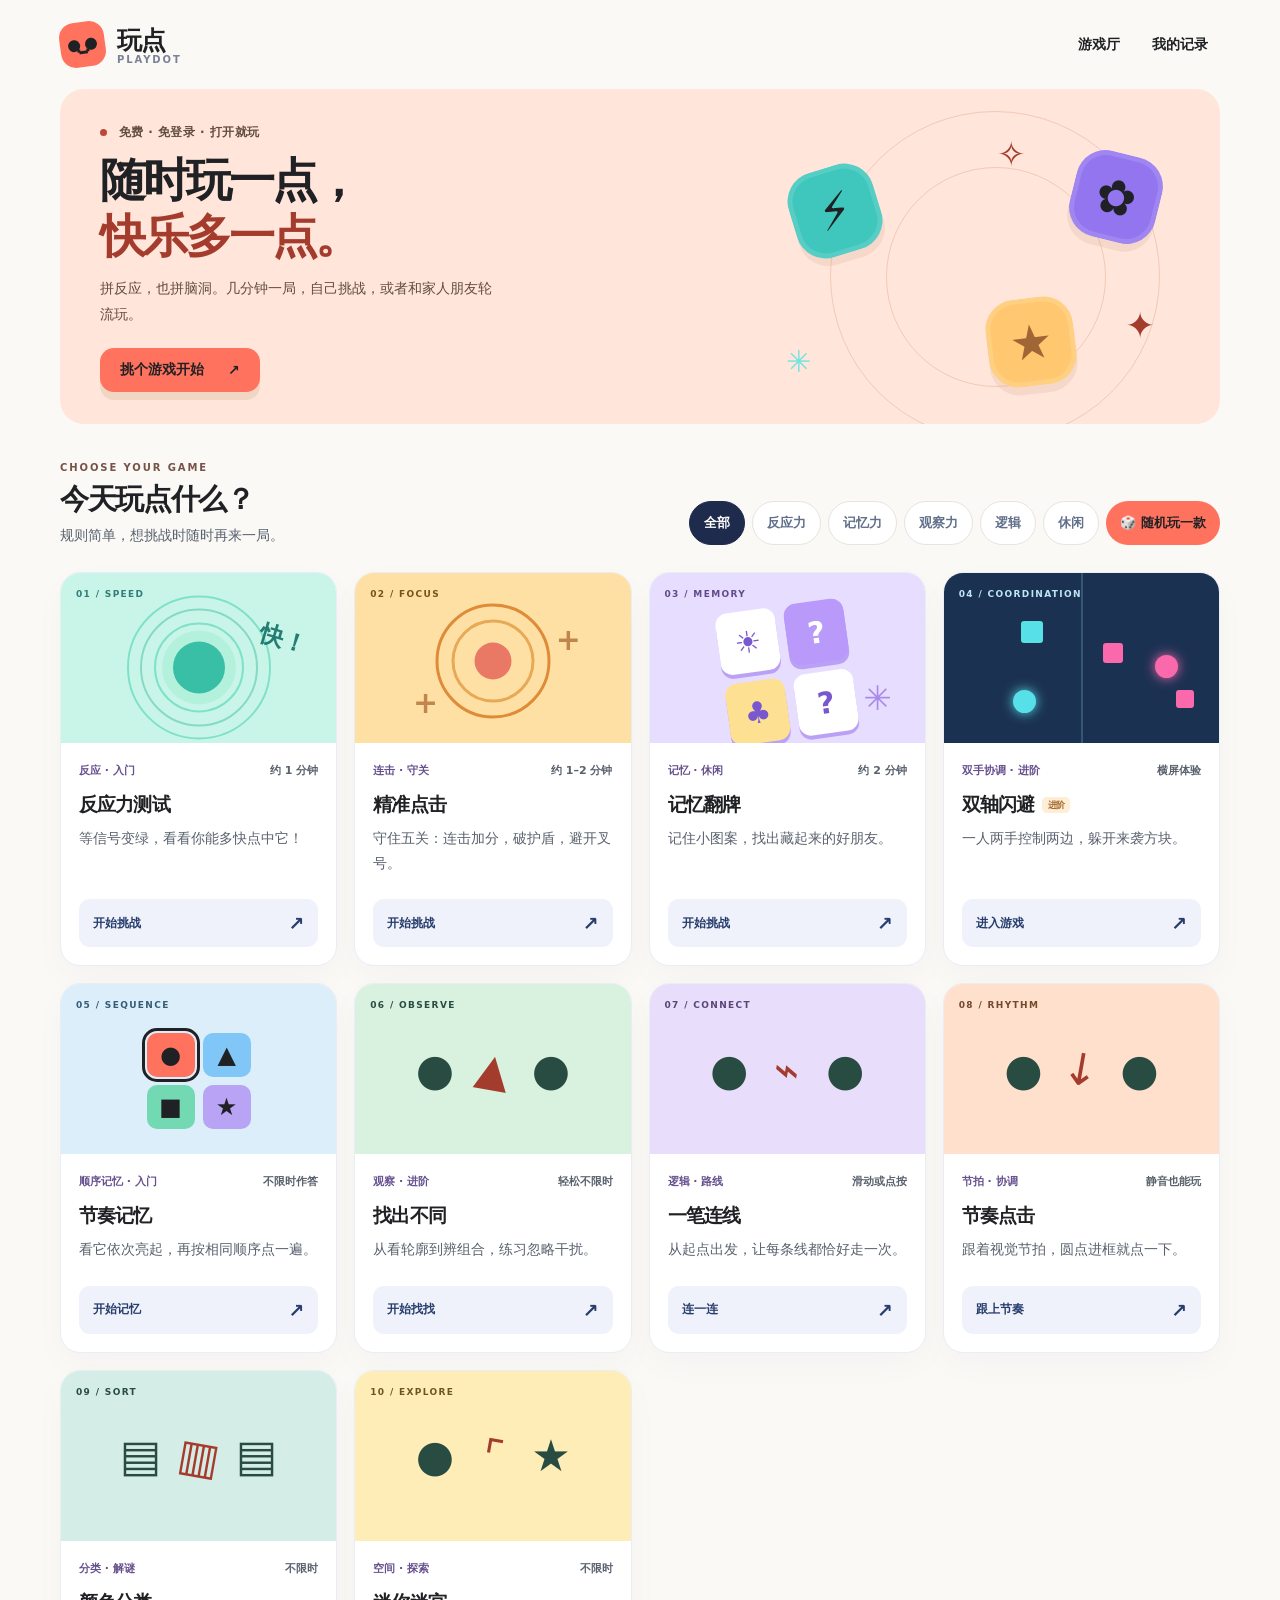
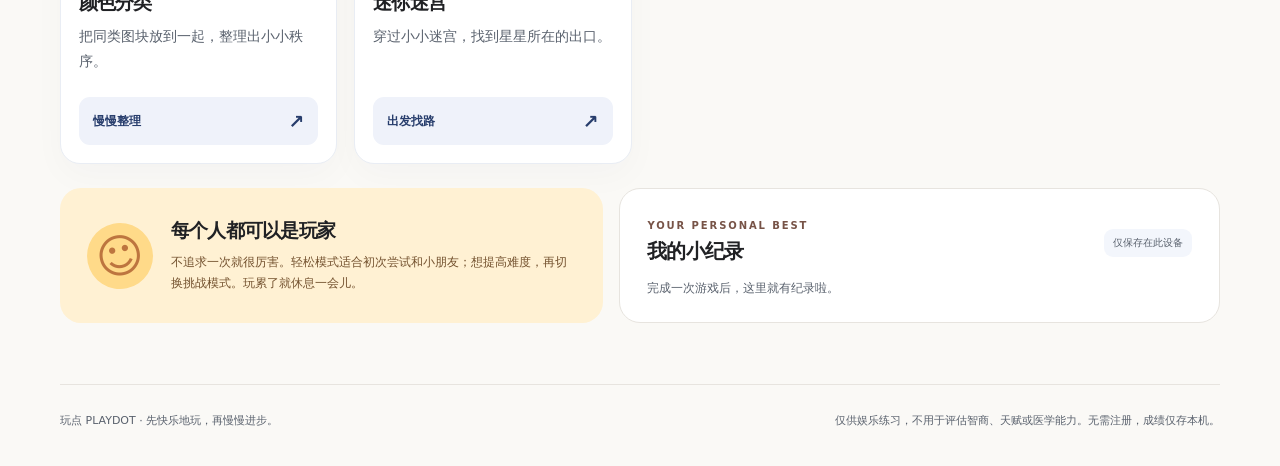
==== index.html @ ba3d6033 "Restore one-stroke level focus" ====
<!doctype html>
<html lang="zh-CN">
<head>
  <meta charset="UTF-8" />
  <meta name="viewport" content="width=device-width, initial-scale=1, viewport-fit=cover" />
  <meta name="theme-color" content="#FAF9F6" />
  <link rel="manifest" href="./manifest.webmanifest" />
  <link rel="stylesheet" href="./arcade-games.css" />
  <meta name="description" content="十款免费网页小游戏，涵盖反应、记忆、观察、逻辑与休闲。免登录，成绩仅存本机。" />
  <title>PLAYDOT 玩点｜随时玩一点，快乐多一点</title>
  <link rel="icon" href="./icon.svg" type="image/svg+xml" />
  <style>
:root{color-scheme:light;--ink:#202124;--muted:#59616d;--paper:#faf9f6;--border:#e7e4df;--navy:#202124;--teal:#73d9b3;--accent:#ff725e;--radius:20px;font-family:ui-sans-serif,system-ui,-apple-system,BlinkMacSystemFont,"Segoe UI",sans-serif;-webkit-font-smoothing:antialiased}
*{box-sizing:border-box}html{scroll-behavior:smooth}body{margin:0;padding:env(safe-area-inset-top,0px) env(safe-area-inset-right,0px) env(safe-area-inset-bottom,0px) env(safe-area-inset-left,0px);background:var(--paper);color:var(--ink)}button,a{-webkit-tap-highlight-color:transparent;touch-action:manipulation}button:active:not(:disabled),.play-btn:active{transform:translateY(1px)}button{font:inherit;cursor:pointer}button:disabled{cursor:default}a{color:inherit;text-decoration:none}button:focus-visible,a:focus-visible{outline:3px solid #58429b;outline-offset:3px}.skip-link{position:fixed;left:12px;top:-80px;z-index:20;padding:10px;background:#fff}.skip-link:focus{top:8px}
.shell{width:min(1160px,calc(100% - 46px));margin:auto}.site-header{height:89px;display:flex;align-items:center;justify-content:space-between}.brand{display:flex;align-items:center;gap:12px;font-weight:900;font-size:25px;letter-spacing:-.06em}.brand-symbol{width:45px;height:45px;background:var(--accent);border-radius:15px;display:grid;grid-template-columns:repeat(2,12px);justify-content:center;align-content:center;gap:0 5px;position:relative;transform:rotate(-8deg)}.brand-symbol i{width:12px;height:12px;border-radius:50%;background:#202124}.brand-symbol i:nth-child(2){background:#202124}.brand-symbol b{position:absolute;color:#202124;font-size:29px;left:15px;top:12px;font-weight:600}.brand-type small{display:block;letter-spacing:.19em;font-size:10px;color:#7b8298;margin-top:-3px}.header-note{font-size:12px;color:#6d7894;font-weight:700}.header-note span{color:#eaa93a}
.hero{background:#ffe5da;min-height:260px;border-radius:24px;color:var(--ink);display:grid;grid-template-columns:1.14fr .86fr;overflow:hidden;position:relative}.hero:after{content:"";position:absolute;right:0;bottom:0;width:40%;height:100%;background:none;pointer-events:none}.hero-copy{padding:32px 0 32px 40px;position:relative;z-index:2}.eyebrow{font-size:12px;color:#624d43;font-weight:700;letter-spacing:.04em}.eyebrow-dot{display:inline-block;width:7px;height:7px;background:#bd4837;border-radius:50%;margin-right:7px}.hero h1{font-size:clamp(32px,3.6vw,46px);letter-spacing:-.065em;line-height:1.21;margin:12px 0}.hero h1 span{color:var(--ink)}.hero h1 em{color:#a43c2d;font-style:normal}.hero p{max-width:398px;color:#624d43;font-size:14px;line-height:1.85;margin:0 0 20px}.hero-cta{background:var(--accent);color:var(--ink);border-radius:14px;padding:13px 20px;display:inline-flex;align-items:center;gap:24px;font-size:14px;font-weight:900;box-shadow:0 8px 0 #ad875128}.hero-cta:hover{background:#ff8b7b}.hero-art{min-height:260px;position:relative;isolation:isolate}.orbit{position:absolute;border-radius:50%;border:1px solid #c5785240;aspect-ratio:1}.orbit-one{width:330px;right:60px;top:22px}.orbit-two{width:220px;right:114px;top:78px}.art-tile{position:absolute;display:grid;place-items:center;width:88px;height:88px;border:5px solid #ffffff20;border-radius:30px;box-shadow:0 8px 0 #98513516;transform:rotate(14deg)}.art-tile span{font-size:48px;color:#202124}.tile-teal{background:#3fc7bd;left:14%;top:78px;transform:rotate(-17deg)}.tile-lilac{background:#9275ef;right:12%;top:64px}.tile-yellow{background:#ffc870;right:29%;bottom:38px;transform:rotate(-7deg)}.tile-yellow span{color:#a06635}.sparkle{position:absolute;color:#a43c2d}.sp-one{right:13%;bottom:78px;font-size:36px}.sp-two{left:13%;bottom:45px;font-size:30px;color:#75e4e0}.sp-three{right:39%;top:45px;font-size:34px}
.section{padding-top:32px}.section-heading{display:flex;align-items:end;justify-content:space-between;gap:22px;margin-bottom:27px}.kicker{font-size:10px;letter-spacing:.19em;font-weight:900;color:#775347}.section-heading h2,.records-panel h2{font-size:29px;letter-spacing:-.045em;margin:5px 0 7px}.section-heading p{color:var(--muted);font-size:14px;margin:0}.filters{display:flex;gap:7px;flex-wrap:wrap}.filter{padding:10px 14px;background:#fff;border:1px solid var(--border);color:#61708b;border-radius:30px;font-size:12px;font-weight:800;min-height:44px}.filter.active{background:#1e2b4c;color:white;border-color:#1e2b4c}.surprise-btn{min-height:44px;padding:10px 14px;border:0;border-radius:30px;background:#ff725e;color:#202124;font-size:13px;font-weight:900;white-space:nowrap}.surprise-btn:hover{background:#ff8b7b}
.game-grid{display:grid;grid-template-columns:repeat(4,minmax(0,1fr));gap:17px}.game-card{min-width:0;border:1px solid #e9edf4;border-radius:20px;background:#fff;overflow:hidden;box-shadow:0 12px 34px #21295507;display:flex;flex-direction:column;transition:transform .2s,box-shadow .2s}.game-card:hover{transform:translateY(-4px);box-shadow:0 18px 35px #25334a16}.game-card[hidden]{display:none}.game-cover{height:170px;position:relative;overflow:hidden}.cover-label{position:absolute;left:15px;top:16px;font-size:9px;font-weight:900;letter-spacing:.15em;color:#ffffffcb}.cover-reaction{background:#c9f5e8}.cover-reaction .cover-label{color:#317d77}.reaction-orbit{position:absolute;width:118px;height:118px;left:50%;top:50%;transform:translate(-50%,-42%);border:2px solid #65ccb2aa;border-radius:50%;display:grid;place-items:center}.reaction-orbit:before,.reaction-orbit:after{content:"";position:absolute;border:2px solid #7fe2c8;border-radius:50%;inset:-15px}.reaction-orbit:after{inset:12px}.reaction-orbit span{width:52px;height:52px;background:#38bfa6;border-radius:50%;box-shadow:0 0 0 11px #8be6c755}.float-react{position:absolute;right:29px;top:50px;transform:rotate(17deg);font-size:24px;font-weight:950;color:#247d73}.cover-aim{background:#ffe0a4}.cover-aim .cover-label{color:#795218}.aim-orbit{position:absolute;left:50%;top:52%;width:115px;height:115px;border:3px solid #df8c39;border-radius:50%;transform:translate(-50%,-50%);display:grid;place-items:center}.aim-orbit:before{content:"";width:77px;height:77px;border:3px solid #e7a956;border-radius:50%;position:absolute}.aim-center{width:37px;height:37px;background:#e97865;border-radius:50%}.mini-cross{position:absolute;color:#c1864e;font-weight:900;font-size:30px}.cross-a{left:21%;bottom:23px}.cross-b{right:18%;top:49px}.cover-memory{background:#e7ddff}.cover-memory .cover-label{color:#62498b}.cover-memory-grid{display:grid;grid-template-columns:repeat(2,60px);gap:9px;position:absolute;left:50%;top:58%;transform:translate(-50%,-50%) rotate(-8deg)}.cover-memory-grid span{height:62px;display:grid;place-items:center;border-radius:12px;background:#fff;color:#7958cf;font-size:30px;font-weight:800;box-shadow:0 4px 0 #bba1f6}.cover-memory-grid span:nth-child(2){background:#b99afa;color:#fff}.cover-memory-grid span:nth-child(3){background:#fee093}.small-star{position:absolute;right:12%;bottom:15%;font-size:34px;color:#a98aeb}.cover-dodge{background:#1b3152}.cover-dodge .cover-label{color:#bce6f4}.dodge-divider{position:absolute;width:2px;height:100%;left:50%;background:#76add34b}.dodge-hero{position:absolute;width:23px;height:23px;border-radius:50%;box-shadow:0 0 12px currentColor}.dot-a{left:25%;bottom:30px;background:#57e0e7;color:#57e0e7}.dot-b{right:15%;bottom:65px;background:#fa69ac;color:#fa69ac}.dodge-obstacle{position:absolute;border-radius:3px}.obstacle-a{height:22px;width:22px;left:28%;top:48px;background:#57e0e7}.obstacle-b{height:20px;width:20px;right:35%;top:70px;background:#fa69ac}.obstacle-c{height:18px;width:18px;right:9%;bottom:35px;background:#fa69ac}.game-card-body{display:flex;flex:1;flex-direction:column;padding:20px 18px 18px}.card-meta{display:flex;justify-content:space-between;gap:7px;color:#59616d;font-size:11px;font-weight:750}.genre{color:#66508e}.game-card h3{font-size:19px;letter-spacing:-.045em;margin:14px 0 8px}.game-card p{font-size:14px;line-height:1.8;color:var(--muted);margin:0 0 23px;flex:1}.hard-tag{font-size:9px;background:#ffeed6;color:#a26a2f;padding:3px 6px;border-radius:5px;vertical-align:middle;margin-left:2px}.play-btn{width:100%;border:none;border-radius:11px;padding:13px 14px;background:#eff2fa;color:#273d6c;font-size:12px;font-weight:900;display:flex;justify-content:space-between;align-items:center;min-height:44px}.play-btn:hover{background:#dfe6fb}.play-btn span{font-size:19px}
.bottom-grid{display:grid;grid-template-columns:.95fr 1.05fr;gap:16px;margin:24px 0 61px}.notes-panel,.records-panel{border-radius:21px;padding:25px 27px}.notes-panel{display:flex;gap:18px;align-items:center;background:#fff1d3}.notes-icon{border-radius:50%;height:66px;width:66px;flex-shrink:0;display:grid;place-items:center;background:#ffda89;color:#bd753f;font-size:46px;transform:rotate(-12deg)}.notes-panel h2{font-size:19px;margin:0 0 8px;letter-spacing:-.04em}.notes-panel p{font-size:12px;color:#73512e;line-height:1.75;margin:0}.records-panel{background:#fff;border:1px solid var(--border)}.records-head{display:flex;gap:10px;align-items:center;justify-content:space-between}.records-panel h2{font-size:20px}.local-pill{font-size:10px;color:#59616d;background:#f3f6fc;padding:7px 9px;border-radius:9px}.records-list{display:flex;gap:9px;flex-wrap:wrap;margin-top:8px}.record-chip{font-size:11px;border-radius:10px;background:#f3f6ff;padding:9px 11px;font-weight:750}.muted{color:#59616d;font-size:12px}.footer{border-top:1px solid var(--border);display:flex;justify-content:space-between;gap:20px;padding:27px 0 35px;color:#59616d;font-size:11px;line-height:1.7}
.load-notice{display:flex;align-items:center;justify-content:space-between;gap:16px;padding:14px 16px;margin:0 0 18px;background:#fff1d3;color:#59442e;border:1px solid #d6b875;border-radius:14px;font-size:14px;line-height:1.6}.load-notice[hidden]{display:none}.load-notice button{flex-shrink:0;min-height:44px;padding:10px 14px;border:1px solid #59442e;border-radius:10px;background:#fff;color:#202124;font-weight:750}.play-btn:disabled{background:#eceae5;color:#59616d;cursor:default}
/* Play surface */
.game-dialog{--safe-top:max(8px,env(safe-area-inset-top,0px));--safe-right:max(8px,env(safe-area-inset-right,0px));--safe-bottom:max(8px,env(safe-area-inset-bottom,0px));--safe-left:max(8px,env(safe-area-inset-left,0px));position:fixed;inset:var(--safe-top) var(--safe-right) var(--safe-bottom) var(--safe-left);margin:auto;width:min(700px,calc(100vw - var(--safe-left) - var(--safe-right)));max-height:min(calc(100dvh - var(--safe-top) - var(--safe-bottom)),900px);padding:0;border:0;border-radius:24px;background:#fff;color:var(--ink);box-shadow:0 28px 95px #0e163c66;overflow:auto}.game-dialog::backdrop{background:#0a143ecb;backdrop-filter:blur(5px)}.dialog-layout{padding:25px 28px 18px}.dialog-header{display:flex;justify-content:space-between;gap:14px;align-items:flex-start}.dialog-header h2{font-size:26px;letter-spacing:-.05em;margin:4px 0 7px}.dialog-header p{font-size:12px;color:var(--muted);margin:0;line-height:1.6}.close-btn{border:1px solid var(--border);background:#f6f7fc;color:#71809b;width:44px;height:44px;border-radius:12px;font-size:17px;flex-shrink:0}.mode-line{display:flex;gap:12px;align-items:center;border-bottom:1px solid var(--border);padding:18px 0}.mode-label{font-size:12px;color:#59616d;font-weight:750}.mode-switch{display:flex;gap:6px}.mode-choice{min-height:44px;border-radius:12px;padding:9px 14px;background:#f4f6fa;border:1px solid transparent;color:#59616d;font-weight:850;font-size:12px}.mode-choice.active{background:#e8e4fe;border-color:#c2b5ff;color:#6650c5}.dialog-foot{display:flex;justify-content:space-between;align-items:center;gap:12px;padding-top:16px;font-size:11px;color:#59616d}.back-link{border:0;background:none;color:#6b56c5;font-size:11px;font-weight:850;padding:10px 0}.game-stats{display:flex;justify-content:space-between;gap:10px;flex-wrap:wrap;margin:16px 0 13px}.stat{border-radius:11px;background:#f5f7fc;padding:9px 12px;min-width:86px;flex:1}.stat small{display:block;color:#59616d;font-size:11px;font-weight:700}.stat strong{display:block;font-size:17px;font-variant-numeric:tabular-nums;margin-top:3px}.intro-line{font-size:13px;color:#6c7891;margin:13px 0 16px;line-height:1.7}.centered{text-align:center}.primary-action{background:#1c2c54;color:#fff;border:0;border-radius:13px;padding:13px 26px;min-height:47px;font-weight:850;font-size:14px;box-shadow:0 4px 0 #0c1733}.primary-action:disabled{background:#a4abc0;box-shadow:none}.action-wrap{text-align:center;margin:16px 0 5px}.game-message{min-height:24px;font-size:13px;font-weight:750;color:#6b5d9a;text-align:center;margin:13px auto 0;line-height:1.65}
.secondary-action{background:#fff;color:#1c2c54;border:1px solid #8d96aa;border-radius:13px;padding:12px 20px;min-height:47px;font-weight:850;font-size:14px}.action-wrap.split-actions{display:flex;justify-content:center;gap:10px;flex-wrap:wrap}
.reaction-pad{width:100%;min-height:210px;border:0;border-radius:19px;background:#e9eef6;color:#41516e;display:grid;place-content:center;gap:9px;font-weight:900;touch-action:manipulation;transition:background .12s}.reaction-pad strong{font-size:clamp(22px,4vw,33px)}.reaction-pad small{font-size:13px;font-weight:650}.reaction-pad.waiting{background:#ffe8c4;color:#8e5a26}.reaction-pad.ready{background:#51dcb1;color:#0d554a}.reaction-pad.early{background:#ffc8c4;color:#a54542}.reaction-pad.result{background:#dfeefb;color:#2b5685}.reaction-pad:disabled{opacity:1}.reaction-pad:not(:disabled):active{filter:brightness(.95)}
.reaction-choice{width:100%;min-height:210px;border-radius:19px;background:#e9eef6;color:#41516e;display:grid;grid-template-rows:auto 1fr;gap:12px;padding:18px;transition:background .12s}.reaction-choice-cue{text-align:center;display:grid;gap:4px}.reaction-choice-cue strong{font-size:clamp(22px,4vw,33px)}.reaction-choice-cue small{font-size:13px;font-weight:650}.reaction-choice-buttons{display:grid;grid-template-columns:1fr 1fr;gap:12px}.reaction-choice button{border:2px solid currentColor;border-radius:15px;background:#fff9;color:inherit;min-height:92px;font-size:30px;font-weight:950;touch-action:manipulation}.reaction-choice button small{display:block;font-size:13px;margin-top:5px}.reaction-choice.waiting{background:#ffe8c4;color:#8e5a26}.reaction-choice.ready{background:#51dcb1;color:#0d554a}.reaction-choice.early{background:#ffc8c4;color:#a54542}.reaction-choice.result{background:#dfeefb;color:#2b5685}.reaction-choice button:disabled{opacity:.6}.reaction-choice button:not(:disabled):active{filter:brightness(.92)}
.aim-board{height:270px;position:relative;border-radius:18px;background:linear-gradient(#e9f3fe 1px,transparent 1px),linear-gradient(90deg,#e9f3fe 1px,transparent 1px),#f6faff;background-size:30px 30px;border:2px solid #dceafa;overflow:hidden;touch-action:manipulation}.aim-board:not(.playing){display:grid;place-items:center}.aim-empty{font-size:14px;color:#7d8dac;font-weight:750;text-align:center;padding:24px}.aim-target{position:absolute;border:5px solid #ffecc6;border-radius:50%;background:#f08c71;box-shadow:0 6px 0 #c66c5b,0 0 0 1px #b96958;display:grid;place-items:center;padding:0;touch-action:manipulation;user-select:none}.aim-target:before{content:"";width:42%;height:42%;background:#fff4d9;border-radius:50%}.aim-target:active{transform:scale(.96)}.aim-board.easy .aim-target{border-width:6px}
.memory-grid{display:grid;grid-template-columns:repeat(4,minmax(0,1fr));gap:9px;max-width:470px;margin:0 auto;min-height:240px}.memory-grid.empty{display:grid;place-items:center;color:#59616d;background:#f4f3fc;border-radius:16px;font-size:14px;font-weight:800}.memory-card{border:0;border-radius:13px;aspect-ratio:1;background:#7565d7;color:white;min-height:57px;display:grid;place-items:center;font-size:clamp(25px,4vw,35px);box-shadow:inset 0 -6px #4e3db89e;transition:background .15s,transform .15s;padding:0;user-select:none}.memory-card .back-face{font-size:24px;color:#e8e4ff}.memory-card.revealed{background:#efeafd;color:#40356d;box-shadow:inset 0 0 0 2px #cfc3ff;transform:translateY(1px)}.memory-card.matched{background:#d8f8ea;color:#2b8e70;box-shadow:inset 0 0 0 2px #a9ebd1}.memory-card:disabled{opacity:1}.result-card{background:#f0f8f6;border:1px solid #d2eae2;border-radius:17px;text-align:center;padding:20px 18px;margin-top:14px}.result-card h3{margin:0 0 6px;font-size:24px}.result-card p{margin:0;color:#56786e;line-height:1.6;font-size:13px}
@media(max-width:1050px){.game-grid{grid-template-columns:repeat(2,minmax(0,1fr))}.game-cover{height:185px}.hero-copy{padding-left:48px}.section-heading{align-items:flex-start;flex-direction:column}.bottom-grid{grid-template-columns:1fr 1fr}}
@media(max-width:650px){.shell{width:calc(100% - 26px)}.site-header{height:72px}.brand{font-size:21px}.brand-symbol{width:39px;height:39px;border-radius:12px}.brand-symbol b{left:12px;top:8px}.header-note{font-size:10px}.hero{grid-template-columns:1fr;min-height:0;border-radius:23px}.hero-copy{padding:24px}.hero h1{font-size:clamp(30px,7vw,38px)}.hero p{font-size:14px;margin-bottom:16px}.hero-art{display:none}.section{padding-top:24px}.section-heading h2{font-size:25px}.section-heading{margin-bottom:17px}.filters{width:100%}.filter{flex:1;padding:9px 7px;white-space:nowrap}.game-grid{gap:11px}.game-cover{height:135px}.game-card-body{padding:13px 12px}.game-card h3{font-size:18px;margin:10px 0 6px}.game-card p{font-size:14px;margin-bottom:15px}.card-meta{font-size:11px}.cover-label{font-size:8px;left:9px;top:11px}.reaction-orbit{width:94px;height:94px}.cover-memory-grid{grid-template-columns:repeat(2,43px);gap:6px}.cover-memory-grid span{height:45px;font-size:22px}.aim-orbit{width:95px;height:95px}.aim-orbit:before{width:63px;height:63px}.float-react{font-size:19px;right:12px}.play-btn{font-size:13px;padding:11px;min-height:44px}.bottom-grid{grid-template-columns:1fr;margin:15px 0 36px}.notes-panel,.records-panel{padding:19px}.footer{flex-direction:column;gap:5px;padding:21px 0 25px}.game-dialog{border-radius:18px}.dialog-layout{padding:18px 16px 13px}.dialog-header h2{font-size:23px}.dialog-header p{font-size:11px}.mode-line{padding:14px 0}.reaction-pad,.reaction-choice{min-height:190px}.reaction-choice{padding:14px}.reaction-choice button{min-height:78px}.aim-board{height:min(44dvh,280px);min-height:205px}.dialog-foot span{max-width:72%}}
@media(max-width:365px){.header-note{display:none}.game-grid{grid-template-columns:1fr}.game-cover{height:155px}.game-card-body{padding:16px}.mode-choice{padding:9px 10px;font-size:11px}}
/* Sequence memory: fixed positions plus symbols and numbers, never color alone. */
.cover-sequence{background:#dceefa}.cover-sequence .cover-label{color:#365b77}.sequence-cover-grid{position:absolute;left:50%;top:57%;transform:translate(-50%,-50%);display:grid;grid-template-columns:repeat(2,48px);gap:8px}.sequence-cover-grid span{height:44px;border-radius:10px;background:#80c7f7;color:#202124;display:grid;place-items:center;font-size:24px;font-weight:800}.sequence-cover-grid span:first-child{background:#ff725e;outline:3px solid #202124;outline-offset:2px}.sequence-cover-grid span:nth-child(3){background:#73d9b3}.sequence-cover-grid span:nth-child(4){background:#b9a3f5}
.sequence-board{display:grid;grid-template-columns:repeat(2,minmax(0,1fr));gap:12px;max-width:340px;margin:16px auto}.sequence-pad{min-height:80px;aspect-ratio:1.6;border:3px solid transparent;border-radius:18px;color:#202124;background:#ffb6aa;display:flex;align-items:center;justify-content:center;gap:12px;touch-action:manipulation;user-select:none;-webkit-touch-callout:none;transition:transform .12s}.sequence-pad:nth-child(2){background:#b9e0fc}.sequence-pad:nth-child(3){background:#a4e9ce}.sequence-pad:nth-child(4){background:#d6c9fa}.sequence-pad strong{font-size:36px;line-height:1}.sequence-pad small{font-size:14px;font-weight:800}.sequence-pad:disabled{opacity:1;cursor:default}.sequence-pad.lit{border-color:#202124;box-shadow:inset 0 0 0 3px #fff;transform:translateY(-3px)}.sequence-pad.wrong{border:3px dashed #202124}.sequence-tools{display:flex;justify-content:center;gap:8px;flex-wrap:wrap;margin:12px 0}.sequence-tools button{min-height:44px;border:1px solid var(--border);background:#faf9f6;color:#42454b;padding:10px 14px;border-radius:12px;font-size:14px}.sequence-tools button:disabled{color:#777}.sequence-status{font-size:14px;color:#42454b}.sequence-result{margin:16px 0}.sequence-result strong{font-variant-numeric:tabular-nums}
@media(max-height:500px) and (min-width:600px){.sequence-board{max-width:300px;gap:8px}.sequence-pad{min-height:64px;aspect-ratio:2.7}}

@media(prefers-reduced-motion:reduce){*,*:before,*:after{scroll-behavior:auto!important;transition:none!important;animation:none!important;transform:none!important}}

</style>
  
</head>
<body>
  <a href="#games" class="skip-link">跳到游戏列表</a>
  <div class="shell">
    <header class="site-header">
      <a class="brand" href="./" aria-label="玩点游戏厅首页">
        <span class="brand-symbol" aria-hidden="true"><i></i><i></i><b>⌣</b></span>
        <span class="brand-type">玩点 <small>PLAYDOT</small></span>
      </a>
      <nav class="header-nav" aria-label="大厅导航"><a href="#games">游戏厅</a><a href="#records">我的记录</a></nav>
    </header>

    <main>
      <section class="hero" aria-labelledby="hero-title">
        <div class="hero-copy">
          <span class="eyebrow"><span class="eyebrow-dot"></span> 免费 · 免登录 · 打开就玩</span>
          <h1 id="hero-title">随时玩一点，<br /><em>快乐多一点。</em></h1>
          <p>拼反应，也拼脑洞。几分钟一局，自己挑战，或者和家人朋友轮流玩。</p>
          <a class="hero-cta" href="#games">挑个游戏开始 <span aria-hidden="true">↗</span></a>
        </div>
        <div class="hero-art" aria-hidden="true">
          <div class="orbit orbit-one"></div><div class="orbit orbit-two"></div>
          <div class="art-tile tile-teal"><span>⚡</span></div>
          <div class="art-tile tile-lilac"><span>✿</span></div>
          <div class="art-tile tile-yellow"><span>★</span></div>
          <span class="sparkle sp-one">✦</span><span class="sparkle sp-two">✳</span><span class="sparkle sp-three">✧</span>
        </div>
      </section>

      <section class="recent-section" id="recentSection" aria-labelledby="recentTitle" hidden><h2 id="recentTitle">接着玩</h2><div class="recent-list" id="recentList"></div></section>

      <section class="section" id="games" aria-labelledby="games-title">
        <div class="section-heading">
          <div><span class="kicker">CHOOSE YOUR GAME</span><h2 id="games-title">今天玩点什么？</h2><p>规则简单，想挑战时随时再来一局。</p></div>
          <div class="filters" role="group" aria-label="选择游戏类型或随机开始">
            <button type="button" class="filter active" data-filter="all" aria-pressed="true">全部</button>
                        <button type="button" class="filter" data-filter="reaction" aria-pressed="false">反应力</button>
            <button type="button" class="filter" data-filter="memory" aria-pressed="false">记忆力</button>
            <button type="button" class="filter" data-filter="observation" aria-pressed="false">观察力</button>
            <button type="button" class="filter" data-filter="logic" aria-pressed="false">逻辑</button>
            <button type="button" class="filter" data-filter="leisure" aria-pressed="false">休闲</button>
            <button type="button" class="surprise-btn" id="surpriseGame" aria-label="从当前分类中随机打开一款游戏">🎲 随机玩一款</button>
          </div>
        </div>

        <div class="load-notice" id="assetNotice" role="status" hidden><span id="assetNoticeText"></span><button type="button" id="retryAssets">重新加载</button></div>
        <div class="game-grid">
          <article class="game-card" data-category="esports" data-categories="reaction">
            <div class="game-cover cover-reaction"><span class="cover-label">01 / SPEED</span><span class="reaction-orbit"><span></span></span><span class="cover-float float-react">快！</span></div>
            <div class="game-card-body"><div class="card-meta"><span class="genre">反应 · 入门</span><span class="time">约 1 分钟</span></div><h3>反应力测试</h3><p>等信号变绿，看看你能多快点中它！</p><button type="button" class="play-btn" data-open="reaction">开始挑战 <span aria-hidden="true">↗</span></button></div>
          </article>
          <article class="game-card" data-category="esports" data-categories="reaction">
            <div class="game-cover cover-aim"><span class="cover-label">02 / FOCUS</span><span class="aim-orbit"><span class="aim-center"></span></span><span class="mini-cross cross-a">+</span><span class="mini-cross cross-b">+</span></div>
            <div class="game-card-body"><div class="card-meta"><span class="genre">连击 · 守关</span><span class="time">约 1–2 分钟</span></div><h3>精准点击</h3><p>守住五关：连击加分，破护盾，避开叉号。</p><button type="button" class="play-btn" data-open="aim">开始挑战 <span aria-hidden="true">↗</span></button></div>
          </article>
          <article class="game-card" data-category="brain" data-categories="memory leisure">
            <div class="game-cover cover-memory"><span class="cover-label">03 / MEMORY</span><div class="cover-memory-grid"><span>☀</span><span>?</span><span>♣</span><span>?</span></div><span class="small-star">✳</span></div>
            <div class="game-card-body"><div class="card-meta"><span class="genre">记忆 · 休闲</span><span class="time">约 2 分钟</span></div><h3>记忆翻牌</h3><p>记住小图案，找出藏起来的好朋友。</p><button type="button" class="play-btn" data-open="memory">开始挑战 <span aria-hidden="true">↗</span></button></div>
          </article>
          <article class="game-card" data-category="esports" data-categories="reaction">
            <div class="game-cover cover-dodge"><span class="cover-label">04 / COORDINATION</span><div class="dodge-divider"></div><span class="dodge-hero dot-a"></span><span class="dodge-hero dot-b"></span><span class="dodge-obstacle obstacle-a"></span><span class="dodge-obstacle obstacle-b"></span><span class="dodge-obstacle obstacle-c"></span></div>
            <div class="game-card-body"><div class="card-meta"><span class="genre">双手协调 · 进阶</span><span class="time">横屏体验</span></div><h3>双轴闪避 <span class="hard-tag">进阶</span></h3><p>一人两手控制两边，躲开来袭方块。</p><a class="play-btn" href="./games/dual-axis-dodge/" data-dodge-link>进入游戏 <span aria-hidden="true">↗</span></a></div>
          </article>
          <article class="game-card" data-category="brain" data-categories="memory leisure">
            <div class="game-cover cover-sequence" aria-hidden="true"><span class="cover-label">05 / SEQUENCE</span><div class="sequence-cover-grid"><span>●</span><span>▲</span><span>■</span><span>★</span></div></div>
            <div class="game-card-body"><div class="card-meta"><span class="genre">顺序记忆 · 入门</span><span class="time">不限时作答</span></div><h3>节奏记忆</h3><p>看它依次亮起，再按相同顺序点一遍。</p><button type="button" class="play-btn" data-open="sequence">开始记忆 <span aria-hidden="true">↗</span></button></div>
          </article>
          <article class="game-card" data-category="brain" data-categories="observation leisure">
            <div class="game-cover cover-odd" aria-hidden="true"><span class="cover-label">06 / OBSERVE</span><div class="extra-cover-art"><span>●</span><span>▲</span><span>●</span></div></div>
            <div class="game-card-body"><div class="card-meta"><span class="genre">观察 · 进阶</span><span>轻松不限时</span></div><h3>找出不同</h3><p>从看轮廓到辨组合，练习忽略干扰。</p><button type="button" class="play-btn" data-open="odd">开始找找 <span aria-hidden="true">↗</span></button></div>
          </article>
          <article class="game-card" data-category="brain" data-categories="logic leisure">
            <div class="game-cover cover-line" aria-hidden="true"><span class="cover-label">07 / CONNECT</span><div class="extra-cover-art"><span>●</span><span>⌁</span><span>●</span></div></div>
            <div class="game-card-body"><div class="card-meta"><span class="genre">逻辑 · 路线</span><span>滑动或点按</span></div><h3>一笔连线</h3><p>从起点出发，让每条线都恰好走一次。</p><button type="button" class="play-btn" data-open="line">连一连 <span aria-hidden="true">↗</span></button></div>
          </article>
          <article class="game-card" data-category="esports" data-categories="reaction leisure">
            <div class="game-cover cover-pulse" aria-hidden="true"><span class="cover-label">08 / RHYTHM</span><div class="extra-cover-art"><span>●</span><span>↓</span><span>●</span></div></div>
            <div class="game-card-body"><div class="card-meta"><span class="genre">节拍 · 协调</span><span>静音也能玩</span></div><h3>节奏点击</h3><p>跟着视觉节拍，圆点进框就点一下。</p><button type="button" class="play-btn" data-open="pulse">跟上节奏 <span aria-hidden="true">↗</span></button></div>
          </article>
          <article class="game-card" data-category="brain" data-categories="logic leisure">
            <div class="game-cover cover-sort" aria-hidden="true"><span class="cover-label">09 / SORT</span><div class="extra-cover-art"><span>▤</span><span>▥</span><span>▤</span></div></div>
            <div class="game-card-body"><div class="card-meta"><span class="genre">分类 · 解谜</span><span>不限时</span></div><h3>颜色分类</h3><p>把同类图块放到一起，整理出小小秩序。</p><button type="button" class="play-btn" data-open="sort">慢慢整理 <span aria-hidden="true">↗</span></button></div>
          </article>
          <article class="game-card" data-category="brain" data-categories="logic leisure observation">
            <div class="game-cover cover-maze" aria-hidden="true"><span class="cover-label">10 / EXPLORE</span><div class="extra-cover-art"><span>●</span><span>⌜</span><span>★</span></div></div>
            <div class="game-card-body"><div class="card-meta"><span class="genre">空间 · 探索</span><span>不限时</span></div><h3>迷你迷宫</h3><p>穿过小小迷宫，找到星星所在的出口。</p><button type="button" class="play-btn" data-open="maze">出发找路 <span aria-hidden="true">↗</span></button></div>
          </article>
        </div>
      </section>

      <section class="bottom-grid" aria-label="游戏提示和个人记录">
        <div class="notes-panel"><div class="notes-icon" aria-hidden="true">☺</div><div><h2>每个人都可以是玩家</h2><p>不追求一次就很厉害。轻松模式适合初次尝试和小朋友；想提高难度，再切换挑战模式。玩累了就休息一会儿。</p></div></div>
        <div class="records-panel" id="records"><div class="records-head"><div><span class="kicker">YOUR PERSONAL BEST</span><h2>我的小纪录</h2></div><span class="local-pill" id="storageNote">仅保存在此设备</span></div><div class="records-list" id="recordsList" aria-live="polite"><span class="muted">完成一次游戏后，这里就有纪录啦。</span></div></div>
      </section>
    </main>

    <footer class="footer"><span>玩点 PLAYDOT · 先快乐地玩，再慢慢进步。</span><span>仅供娱乐练习，不用于评估智商、天赋或医学能力。无需注册，成绩仅存本机。</span></footer>
  </div>

  <dialog id="gameDialog" class="game-dialog" aria-labelledby="dialogTitle">
    <div class="dialog-layout">
      <div class="dialog-header"><div><span class="kicker" id="dialogCategory">MINI CHALLENGE</span><h2 id="dialogTitle">挑战开始</h2><p id="dialogDescription"></p></div><button type="button" class="close-btn" id="closeDialog" aria-label="关闭游戏并返回大厅">✕</button></div>
      <div class="mode-line"><span class="mode-label">难度</span><div class="mode-switch" role="group" aria-label="选择游戏难度"><button type="button" data-mode="easy" class="mode-choice active" aria-pressed="true">🌱 轻松玩</button><button type="button" data-mode="challenge" class="mode-choice" aria-pressed="false">⚡ 挑战一下</button></div></div>
      <div id="gameScene"></div>
      <div class="dialog-foot"><span>温馨提示：想停就停，不需要勉强追求高分。</span><button type="button" id="backLobby" class="back-link">返回大厅 →</button></div>
    </div>
  </dialog>
<script src="./arcade-games.js?v=39"></script>
<script>
// Browser and Node shared pure game rules. Keep modes' records separate.
const MODES = Object.freeze({
  easy: Object.freeze({reactionRounds:4, aimHits:10, aimSeconds:40, aimSize:64, memoryPairs:6, memoryPreview:0, sequenceOn:650, sequenceGap:300}),
  challenge: Object.freeze({reactionRounds:5, aimHits:16, aimSeconds:30, aimSize:44, memoryPairs:8, memoryPreview:3000, sequenceOn:430, sequenceGap:250}),
});

const MEMORY_ICONS = Object.freeze(['🌙','🍓','⭐','🐱','🌈','🍀','🍩','🦋','🐟','🌼','🪐','🍉']);

function median(values) {
  if (!values.length || values.some(n => !Number.isFinite(n) || n < 0)) return null;
  const sorted = [...values].sort((a,b) => a-b);
  const mid = sorted.length >> 1;
  return sorted.length % 2 ? sorted[mid] : (sorted[mid-1]+sorted[mid])/2;
}

function accuracy(hits, attempts) {
  return attempts > 0 ? Math.round((hits / attempts)*100) : 0;
}

function reactionChoices(count,rng=Math.random) {
  if(!Number.isInteger(count)||count<2) throw Error('Invalid reaction choice count');
  const firstExtra=Math.min(1,Math.max(0,rng()))<.5?'left':'right';
  const other=firstExtra==='left'?'right':'left',base=[];
  for(let i=0;i<Math.ceil(count/2);i++)base.push(firstExtra);
  for(let i=0;i<Math.floor(count/2);i++)base.push(other);
  for(let attempt=0;attempt<8;attempt++){
    const choices=shuffled(base,rng);
    if(!choices.some((side,index)=>index>1&&side===choices[index-1]&&side===choices[index-2]))return choices;
  }
  return Array.from({length:count},(_,index)=>index%2===0?firstExtra:other);
}

function aimScore(hits, attempts, seconds) {
  if (hits<=0 || attempts<=0 || seconds<=0) return 0;
  return Math.round((hits/seconds)*100*hits/attempts);
}

function shuffled(items, rng=Math.random) {
  const result=[...items];
  for(let i=result.length-1;i>0;i--){
    const j=Math.min(i,Math.floor(Math.max(0,rng())*(i+1)));
    [result[i],result[j]]=[result[j],result[i]];
  }
  return result;
}

function memoryDeck(pairCount, rng=Math.random) {
  if(!Number.isInteger(pairCount)||pairCount<1||pairCount>MEMORY_ICONS.length) throw Error('Invalid pair count');
  const selected=shuffled(MEMORY_ICONS,rng).slice(0,pairCount);
  return shuffled(selected.flatMap((icon,i)=>[{id:i*2,icon,pair:i},{id:i*2+1,icon,pair:i}]),rng);
}

// Challenge alternates sides so mastery comes from controlled gaze/hand travel,
// not from making the target even smaller. On tiny layouts it degrades safely.
function aimLane(choice,hits){return choice==='challenge'?(hits%2===0?'left':'right'):null}
function targetPosition(width,height,size,rng=Math.random,lane=null) {
  const padding=10;
  const xRange=Math.max(0,width-size-padding*2),yRange=Math.max(0,height-size-padding*2);
  let minX=padding,maxX=padding+xRange;
  if(width>=2*(size+padding*2)){
    if(lane==='left')maxX=Math.min(maxX,Math.floor(width/2)-size-padding);
    else if(lane==='right')minX=Math.max(minX,Math.ceil(width/2)+padding);
  }
  const x=minX+Math.min(1,Math.max(0,rng()))*Math.max(0,maxX-minX);
  const y=padding+Math.min(1,Math.max(0,rng()))*yRange;
  return {x:Math.round(x),y:Math.round(y)};
}



const SEQUENCE_PADS=Object.freeze([
  Object.freeze({symbol:'●',name:'圆形'}),Object.freeze({symbol:'▲',name:'三角'}),
  Object.freeze({symbol:'■',name:'方形'}),Object.freeze({symbol:'★',name:'星形'})
]);
function extendSequence(items,rng=Math.random){
  const index=Math.min(3,Math.max(0,Math.floor(rng()*4)));
  return [...items,index];
}

function recentGames(raw,allowed){
  try{const items=JSON.parse(raw);return Array.isArray(items)?[...new Set(items.filter(name=>typeof name==='string'&&allowed.includes(name)))].slice(0,4):[]}catch{return []}
}
function categoryMatches(categories,choice){return choice==='all'||String(categories||'').split(/\s+/).includes(choice)}
function dodgeRecords(rawBest,rawLevels){
  let levels={};try{const value=JSON.parse(rawLevels);if(value&&typeof value==='object'&&!Array.isArray(value))levels=value}catch{}
  const classic=Number(rawBest),levelOne=Number(levels['1']);if(Number.isFinite(classic)&&classic>0&&(!Number.isFinite(levelOne)||classic>levelOne))levels={...levels,'1':classic};
  const result=[];
  for(const [key,value] of Object.entries(levels)){
    const match=key.match(/^(free:)?([1-9]|1[0-5])$/),score=Number(value);
    if(match&&Number.isFinite(score)&&score>0)result.push(`双轴 ${match[1]?'自由':'经典'} · L${match[2]} 起步 · ${score.toFixed(1)} 秒`);
  }
  return result;
}

function chooseVisibleGame(cards,rng=Math.random){
  const choices=[...cards].filter(card=>!card.hidden).map(card=>card.querySelector('[data-open],[data-dodge-link]')).filter(Boolean);
  if(!choices.length)return null;
  return choices[Math.min(choices.length-1,Math.floor(Math.max(0,rng())*choices.length))];
}

const $=id=>document.getElementById(id);
const dialog=$('gameDialog'),scene=$('gameScene'),title=$('dialogTitle'),description=$('dialogDescription'),category=$('dialogCategory');
const storePrefix='playdot:v1:';
let currentGame=null,mode='easy',roundId=0, reaction=null,aim=null,memory=null,sequence=null;
const timeouts=new Set();
const intervals=new Set();
const config={
  ...Object.fromEntries(Object.entries(globalThis.PlaydotExtras?.definitions||{}).map(([name,game])=>[name,{...game,category:game.category}])),
  reaction:{title:'反应力测试',category:'⚡ SPEED LAB',description:'轻松档看见信号就点；挑战档判断左右箭头，再按对应按钮。'},
  aim:{title:'精准点击',category:'⚡ ARCADE',description:'五关连击守关：点圆靶、破护盾、避开叉号。先处理快消失的靶，关间选择回血或加分。'},
  memory:{title:'记忆翻牌',category:'🧠 MEMORY LAB',description:'翻开卡片，找到相同图案。挑战档先观察全牌，再争取连续配对。'},
  sequence:{title:'节奏记忆',category:'🧠 SEQUENCE LAB',description:'先看色块依次亮起，再按同样顺序点击。每轮多记一个，不限时作答。'}
};
const volatileStore=new Map();
const safeGet=key=>{if(volatileStore.has(key))return volatileStore.get(key);try{return localStorage.getItem(storePrefix+key)}catch{return null}};
const safeSet=(key,value)=>{const text=String(value);try{localStorage.setItem(storePrefix+key,text);volatileStore.delete(key)}catch{volatileStore.set(key,text)}syncStorageNote()};
function syncStorageNote(){const note=$('storageNote');if(note)note.textContent=volatileStore.size?'暂存 · 关页可能丢失':'仅保存在此设备'}
function readBest(name,choice=mode){
  const raw=safeGet(`${name}:${choice}`);if(raw===null||raw.trim()==='')return null;
  const value=Number(raw);return Number.isSafeInteger(value)&&value>=0?value:null;
}
const key=(name)=>`${name}:${mode}`;
function addTimeout(fn,delay){const id=setTimeout(()=>{timeouts.delete(id);fn()},delay);timeouts.add(id);return id}
function addInterval(fn,delay){const id=setInterval(fn,delay);intervals.add(id);return id}
function clearTimers(){for(const t of timeouts)clearTimeout(t);for(const t of intervals)clearInterval(t);timeouts.clear();intervals.clear()}
function stopSession(){roundId++;clearTimers();reaction=null;aim=null;memory=null;sequence=null;scene.innerHTML='';stopSequenceAudio();extras?.stop();aimArcade?.stop()}
function stat(label,value){return `<div class="stat"><small>${label}</small><strong>${value}</strong></div>`}
function label(message){const el=$('gameMessage');if(el)el.textContent=message}
function formatSeconds(seconds){return `${Math.max(0,seconds).toFixed(1)} 秒`}

function showLobby(){const previous=currentGame;stopSession();if(dialog.open)dialog.close();currentGame=null;renderRecords();[...document.querySelectorAll('[data-open]')].find(button=>button.dataset.open===previous)?.focus?.()}
function openGame(name){
  if(!Object.prototype.hasOwnProperty.call(config,name))return;
  rememberGame(name);
  stopSession();currentGame=name;
  title.textContent=config[name].title;category.textContent=config[name].category;description.textContent=config[name].description;
  setMode(mode,false);drawIntro();
  if(!dialog.open)dialog.showModal();
}
function setMode(next,redraw=true){
  if(!Object.prototype.hasOwnProperty.call(MODES,next))return;
  if(next!==mode){mode=next;safeSet('mode',mode)}
  for(const button of document.querySelectorAll('[data-mode]')){
    const active=button.dataset.mode===mode;
    button.classList.toggle('active',active);button.setAttribute('aria-pressed',String(active));
  }
  if(redraw&&currentGame){stopSession();drawIntro()}
}
function drawIntro(){
  if(!currentGame)return;
  const settings=MODES[mode];
  if(currentGame==='reaction'){
    const choiceStat=mode==='challenge'?stat('方向失误','0 次'):'';
    const pad=mode==='challenge'?'<div class="reaction-choice" id="reactionPad" aria-label="左右选择反应区"><div class="reaction-choice-cue"><strong id="reactionHeading">准备好了吗？</strong><small id="reactionDetail">出现箭头后按对应方向</small></div><div class="reaction-choice-buttons"><button type="button" data-reaction-choice="left" aria-label="选择左边" disabled>←<small>左边</small></button><button type="button" data-reaction-choice="right" aria-label="选择右边" disabled>→<small>右边</small></button></div></div>':'<button class="reaction-pad" id="reactionPad" type="button" disabled><strong>准备好了吗？</strong><small>按下「开始测试」以后，等信号出现</small></button>';
    scene.innerHTML=`<div class="game-stats">${stat('当前轮次',`0 / ${settings.reactionRounds}`)}${stat('本次成绩','—')}${choiceStat}${stat('最佳中位数',readBest('reaction')!==null?`${readBest('reaction')} ms`:'—')}</div>${pad}<div id="gameMessage" class="game-message" role="status">${mode==='challenge'?'先判断箭头，再按左边或右边；方向也要正确。':'不需要拼命快，先看清信号。'}</div><div class="action-wrap"><button class="primary-action" id="reactionStart" type="button">开始测试</button></div>`;
    $('reactionStart').addEventListener('click',startReaction);
  }else if(currentGame==='aim'){
    if(aimArcade)aimArcade.render();else drawAimPracticeIntro();
  }else if(currentGame==='memory'){
    scene.innerHTML=`<div class="game-stats">${stat('已找到','0 对')}${stat('翻牌步数','0 步')}${stat('连续配对','0 对')}${stat('最佳步数',readBest('memory')!==null?`${readBest('memory')} 步`:'—')}</div><div class="memory-grid empty" id="memoryBoard">准备好了吗？记住小图案的位置吧！</div><div id="gameMessage" class="game-message" role="status">${mode==='challenge'?'挑战档会先展示全部卡片 3 秒。':'找到所有相同的图案就能通关。'}</div><div class="action-wrap"><button class="primary-action" id="memoryStart" type="button">开始翻牌</button></div>`;
    $('memoryStart').addEventListener('click',startMemory);
  }else if(currentGame==='sequence'){
    drawSequenceIntro();
  }else{
    extras?.render(currentGame);
  }
}
function renderRecords(){
  syncStorageNote();const records=[];
  for(const choice of ['easy','challenge']){
    const suffix=choice==='easy'?'轻松':'挑战';
    const r=readBest('reaction',choice),a=readBest('aim',choice),m=readBest('memory',choice);
    if(r!==null)records.push(`⚡ 反应 ${suffix} · ${r} ms`);
    if(a!==null)records.push(`🎯 精准练习 ${suffix} · ${a} 分`);
    const arcadeBest=aimArcade?.best(choice)||0;if(arcadeBest>0)records.push(`🎯 连击守关 ${suffix} · ${arcadeBest} 分`);
    if(m!==null)records.push(`🧠 翻牌 ${suffix} · ${m} 步`);
    for(const [name,game] of Object.entries(globalThis.PlaydotExtras?.definitions||{})){
      const score=extras?.best(name,choice)||0;
      if(score>0){const route=name==='sort'?extras?.bestSortRoute(choice):null;records.push(`${game.title} ${suffix} · ${score} ${game.unit}${route!==null?` · 最佳绕路 +${route} 步`:''}`)}
    }
    const seq=readSequenceBest(choice);
    if(seq>0)records.push(`♫ 节奏记忆 ${suffix} · ${seq} 轮`);
  }
  try{records.push(...dodgeRecords(localStorage.getItem('dualAxisBest'),localStorage.getItem('dualAxisLevelBests')))}catch{}
  $('recordsList').innerHTML='';
  if(!records.length){const el=document.createElement('span');el.className='muted';el.textContent='完成一次游戏后，这里就有纪录啦。';$('recordsList').append(el);return}
  for(const item of records){const el=document.createElement('span');el.className='record-chip';el.textContent=item;$('recordsList').append(el)}
}

// A reaction run collects several taps; report median to reduce outlier influence.
function startReaction(){
  stopSession();currentGame='reaction';drawIntro();
  const generation=roundId,challenge=mode==='challenge';
  reaction={phase:'waiting',values:[],falseStarts:0,wrongChoices:0,readyAt:0,direction:null,directions:challenge?reactionChoices(MODES[mode].reactionRounds):[]};
  $('reactionStart').remove();
  const pad=$('reactionPad');
  if(challenge){for(const button of pad.querySelectorAll('[data-reaction-choice]')){button.disabled=false;button.addEventListener('click',()=>reactionTap(button.dataset.reactionChoice))}}
  else{pad.disabled=false;pad.addEventListener('click',()=>reactionTap())}
  nextReaction(generation);
}
function setReactionPad(phase,heading,detail){
  const pad=$('reactionPad');if(!pad)return;
  if(mode==='challenge'){pad.className='reaction-choice '+phase;$('reactionHeading').textContent=heading;$('reactionDetail').textContent=detail}
  else{pad.className='reaction-pad '+phase;pad.innerHTML=`<strong>${heading}</strong><small>${detail}</small>`}
}
function updateReactionStats(){
  if(!reaction)return;const values=scene.querySelectorAll('.stat strong');
  values[0].textContent=`${Math.min(reaction.values.length+1,MODES[mode].reactionRounds)} / ${MODES[mode].reactionRounds}`;
  if(mode==='challenge')values[2].textContent=`${reaction.wrongChoices} 次`;
}
function nextReaction(generation){
  if(generation!==roundId||!reaction)return;
  reaction.phase='waiting';reaction.direction=null;updateReactionStats();
  setReactionPad('waiting','再等一小会儿…',mode==='challenge'?'箭头出现后再选方向':'信号出现后再点');
  label(mode==='challenge'?'箭头出现前按按钮算抢跑；先等，再判断。':'信号出现前点按算抢跑，没关系，可以再试。');
  addTimeout(()=>{
    if(generation!==roundId||!reaction||reaction.phase!=='waiting')return;
    reaction.phase='go';reaction.readyAt=performance.now();reaction.direction=mode==='challenge'?reaction.directions[reaction.values.length]:null;
    if(mode==='challenge'){
      const left=reaction.direction==='left';setReactionPad('ready',left?'← 点左边':'点右边 →',left?'目标：左边按钮':'目标：右边按钮');label(left?'看到左箭头，按左边。':'看到右箭头，按右边。');
    }else{setReactionPad('ready','现在点击！','GO!');label('')}
  },1400+Math.random()*1800);
}
function reactionTap(choice=null){
  if(!reaction)return;
  const generation=roundId;
  if(reaction.phase==='waiting'){
    clearTimers();reaction.falseStarts++;reaction.phase='early';
    setReactionPad('early','哎呀，抢跑啦！','这次不计成绩');label('不用着急，看见绿色再点。');
    addTimeout(()=>nextReaction(generation),900);return;
  }
  if(reaction.phase!=='go')return;
  if(mode==='challenge'&&choice!==reaction.direction){
    clearTimers();reaction.wrongChoices++;reaction.phase='wrong';updateReactionStats();
    const target=reaction.direction==='left'?'左边':'右边';setReactionPad('early','方向按反啦！',`目标是${target}，这轮不计成绩`);label(`刚才应该按${target}。下一次先看箭头，再选方向。`);
    addTimeout(()=>nextReaction(generation),900);return;
  }
  const ms=Math.round(performance.now()-reaction.readyAt);
  reaction.values.push(ms);reaction.phase='result';
  scene.querySelectorAll('.stat strong')[1].textContent=`${ms} ms`;
  setReactionPad('result',`${ms} ms`,mode==='challenge'?'方向正确，记下这一轮':'记下这一轮的成绩啦');
  const total=MODES[mode].reactionRounds;
  if(reaction.values.length>=total){
    const score=Math.round(median(reaction.values));
    const prior=readBest('reaction');
    if(prior===null||score<prior)safeSet(key('reaction'),score);
    const review=[mode==='challenge'?`方向失误 ${reaction.wrongChoices} 次`:null,`抢跑 ${reaction.falseStarts} 次`].filter(Boolean).join(' · ');
    label(`完成 ${total} 轮，中位数 ${score} ms。${review.replace(' · ','，')}。设备不同，成绩可能有差异。`);
    scene.querySelector('.action-wrap').innerHTML='<button class="primary-action" id="reactionAgain" type="button">再来一次</button>';
    $('reactionAgain').addEventListener('click',startReaction);
    renderClassicResult(`${score} ms`,`${readBest('reaction')??score} ms`,review);
  }else{
    label('不错！接下来还有一轮。');
    addTimeout(()=>nextReaction(generation),1050);
  }
}

function drawAimPracticeIntro(){
  const settings=MODES[mode];
    scene.innerHTML=`<div class="game-stats">${stat('命中数量',`0 / ${settings.aimHits}`)}${stat('准确率','—')}${stat('连续命中','0 次')}${stat('剩余时间',`${settings.aimSeconds} 秒`)}</div><div class="aim-board" id="aimBoard" aria-label="精准点击游戏区域"><div class="aim-empty">先按「开始挑战」，然后点中出现的圆形目标</div></div><div id="gameMessage" class="game-message" role="status">点到空白区域会记一次未命中。</div><div class="action-wrap"><button class="primary-action" id="aimStart" type="button">开始挑战</button></div>`;
    $('aimStart').addEventListener('click',startAim);
}
function startAim(){
  stopSession();currentGame='aim';drawAimPracticeIntro();
  const settings=MODES[mode],board=$('aimBoard'),startedAt=performance.now();
  aim={hits:0,attempts:0,streak:0,maxStreak:0,startedAt,deadline:startedAt+settings.aimSeconds*1000,seconds:settings.aimSeconds,finished:false};
  $('aimStart').remove();
  board.classList.add('playing',mode);board.innerHTML='<button class="aim-target" type="button" id="aimTarget" aria-label="点中圆形目标"></button>';
  const target=$('aimTarget');target.style.width=target.style.height=`${settings.aimSize}px`;
  target.addEventListener('click',event=>{event.stopPropagation();hitAim()});
  board.addEventListener('click',()=>{if(!aim||aim.finished||aimExpired())return;const lost=aim.streak;aim.attempts++;aim.streak=0;updateAimStats();label(lost?'未命中，连击归零。重新稳住节奏！':'差一点，再瞄准试试！')});
  addInterval(()=>{
    if(!aim||aim.finished)return;
    const rest=Math.max(0,settings.aimSeconds-(performance.now()-aim.startedAt)/1000);
    aim.seconds=rest;
    updateAimStats();
    if(rest===0)finishAim();
  },100);
  moveTarget();updateAimStats();label(mode==='challenge'?'挑战：目标左右交替出现，试着连续命中！':'现在开始啦！只需点击圆形目标。');
}
function moveTarget(){
  if(!aim||aim.finished)return;
  const board=$('aimBoard'),target=$('aimTarget'),size=MODES[mode].aimSize;
  const lane=aimLane(mode,aim.hits),pos=targetPosition(board.clientWidth,board.clientHeight,size,Math.random,lane);
  target.style.left=`${pos.x}px`;target.style.top=`${pos.y}px`;
  target.setAttribute('aria-label',lane===null?'点中圆形目标':lane==='left'?'点击左侧圆形目标':'点击右侧圆形目标');
}
function updateAimStats(){
  if(!aim)return;const values=scene.querySelectorAll('.stat strong');
  values[0].textContent=`${aim.hits} / ${MODES[mode].aimHits}`;
  values[1].textContent=aim.attempts?`${accuracy(aim.hits,aim.attempts)}%`:'—';
  values[2].textContent=`${aim.streak} 次`;
  values[3].textContent=`${Math.ceil(aim.seconds)} 秒`;
}
function aimExpired(){if(aim&&performance.now()>=aim.deadline){finishAim();return true}return false}
function hitAim(){
  if(!aim||aim.finished||aimExpired())return;
  aim.hits++;aim.attempts++;aim.streak++;aim.maxStreak=Math.max(aim.maxStreak,aim.streak);
  if(aim.hits>=MODES[mode].aimHits){finishAim();return}
  moveTarget();updateAimStats();
  label(aim.streak>=3&&aim.streak%3===0?`连续命中 ${aim.streak} 次！继续保持！`:'命中！继续加油。');
}
function finishAim(){
  if(!aim||aim.finished)return;aim.finished=true;
  aim.seconds=Math.max(0,(aim.deadline-performance.now())/1000);
  const seconds=Math.max(.1,Math.min(MODES[mode].aimSeconds,(performance.now()-aim.startedAt)/1000)),score=aimScore(aim.hits,aim.attempts,seconds),rate=accuracy(aim.hits,aim.attempts);
  const prior=readBest('aim');
  if(prior===null||score>Number(prior))safeSet(key('aim'),score);
  clearTimers();updateAimStats();
  $('aimBoard').classList.remove('playing');$('aimBoard').innerHTML=`<div class="aim-empty">挑战结束 ✨<br>命中 ${aim.hits} 次 · 准确率 ${rate}%<br>用时 ${formatSeconds(seconds)} · 得分 ${score}<br>本局最长连中 ${aim.maxStreak} 次</div>`;
  scene.querySelector('.action-wrap').innerHTML='<button class="primary-action" id="aimAgain" type="button">再来一次</button>';
  $('aimAgain').addEventListener('click',startAim);
  renderClassicResult(`${score} 分`,`${readBest('aim')??score} 分`);
  label('只和自己比一比，看看能不能一点点进步。');
}

function startMemory(){
  beginMemory(memoryDeck(MODES[mode].memoryPairs));
}
function beginMemory(deck,replay=null){
  stopSession();currentGame='memory';drawIntro();
  const settings=MODES[mode],pairs=settings.memoryPairs,generation=roundId,previewing=settings.memoryPreview>0;
  memory={deck:deck.map(card=>({...card})),flipped:[],matched:new Set(),moves:0,mismatches:0,streak:0,maxStreak:0,pairs,startedAt:performance.now(),busy:previewing,previewing,finished:false,attempt:replay?.attempt||1,previous:replay?.previous||null};
  $('memoryStart').remove();
  const board=$('memoryBoard');board.classList.remove('empty');board.innerHTML='';
  memory.deck.forEach((card,i)=>{
    const btn=document.createElement('button');btn.className='memory-card';btn.type='button';btn.dataset.index=String(i);
    setMemoryCard(btn,card,i,previewing);btn.disabled=previewing;
    btn.addEventListener('click',()=>flipCard(i));board.append(btn);
  });
  updateMemoryStats();
  if(previewing){
    label(`${memory.attempt>1?`同盘第 ${memory.attempt} 次 · `:''}观察 3 秒，尽量记住每张卡片的位置。`);
    addTimeout(()=>beginMemoryRecall(generation),settings.memoryPreview);
  }else{
    label(`${memory.attempt>1?`同盘第 ${memory.attempt} 次 · `:''}一次翻开两张，找到同样的图案。`);
    focusPlayableMemoryCard();
  }
}
function setMemoryCard(button,card,index,visible){
  button.classList.toggle('revealed',visible);button.innerHTML='';
  const face=document.createElement('span');face.textContent=visible?card.icon:'✦';
  if(!visible)face.className='back-face';face.setAttribute('aria-hidden','true');button.append(face);
  button.setAttribute('aria-label',visible?`第 ${index+1} 张卡片，${card.icon}`:`第 ${index+1} 张卡片，未翻开`);
}
function focusPlayableMemoryCard(){
  const board=$('memoryBoard'),target=board&&[...board.children].find(button=>!button.disabled);
  target?.focus?.();
}
function beginMemoryRecall(generation){
  if(!memory||memory.finished||roundId!==generation||!memory.previewing)return;
  memory.previewing=false;memory.busy=false;memory.startedAt=performance.now();
  memory.deck.forEach((card,index)=>{const button=$('memoryBoard').children[index];setMemoryCard(button,card,index,false);button.disabled=false});
  label('开始配对！先找你最有把握的一对。');
  focusPlayableMemoryCard();
}
function updateMemoryStats(){
  if(!memory)return;const values=scene.querySelectorAll('.stat strong');
  values[0].textContent=`${memory.matched.size} / ${memory.pairs} 对`;
  values[1].textContent=`${memory.moves} 步`;
  values[2].textContent=`${memory.streak} 对`;
}
function flipCard(index){
  if(!memory||memory.finished||memory.previewing||memory.busy||memory.flipped.includes(index))return;
  const card=memory.deck[index];if(memory.matched.has(card.pair))return;
  const button=$('memoryBoard').children[index];
  setMemoryCard(button,card,index,true);
  memory.flipped.push(index);
  if(memory.flipped.length<2)return;
  memory.moves++;updateMemoryStats();
  const [a,b]=memory.flipped;
  if(memory.deck[a].pair===memory.deck[b].pair){
    memory.matched.add(card.pair);memory.streak++;memory.maxStreak=Math.max(memory.maxStreak,memory.streak);
    for(const i of [a,b]){const matched=$('memoryBoard').children[i];matched.classList.add('matched');matched.disabled=true}
    memory.flipped=[];label(memory.streak>=2?`连续配对 ${memory.streak} 对！继续回想位置。`:'配对成功！');updateMemoryStats();
    if(memory.matched.size===memory.pairs)finishMemory();else focusPlayableMemoryCard();
  }else{
    memory.busy=true;memory.mismatches++;memory.streak=0;updateMemoryStats();label('不是同一对，记住它们的位置；连对从头开始。');
    const gen=roundId;
    addTimeout(()=>{
      if(!memory||roundId!==gen)return;
      for(const i of [a,b])setMemoryCard($('memoryBoard').children[i],memory.deck[i],i,false);
      memory.flipped=[];memory.busy=false;
    },820);
  }
}
function finishMemory(){
  if(!memory||memory.finished)return;memory.finished=true;
  const steps=memory.moves,seconds=(performance.now()-memory.startedAt)/1000,prior=readBest('memory');
  if(memory.attempt===1&&(prior===null||steps<Number(prior)))safeSet(key('memory'),steps);
  const review=`${memory.mismatches?`失配 ${memory.mismatches} 次`:'零失配'} · 最长连对 ${memory.maxStreak} 对`;
  const comparison=memory.previous?`同盘第 ${memory.attempt} 次 · 步数 ${memory.previous.moves}→${steps} · 失配 ${memory.previous.mismatches}→${memory.mismatches}`:`本盘第 ${memory.attempt} 次`;
  const replay={deck:memory.deck.map(card=>({...card})),attempt:memory.attempt+1,previous:{moves:steps,mismatches:memory.mismatches}};
  label(`全部找到啦！一共 ${steps} 步，用时 ${formatSeconds(seconds)}；${review.replace(' · ','，')}。`);
  const actions=scene.querySelector('.action-wrap');actions.classList.add('split-actions');
  actions.innerHTML='<button class="primary-action" id="memorySame" type="button">再练同一盘</button><button class="secondary-action" id="memoryAgain" type="button">换一盘</button>';
  $('memorySame').addEventListener('click',()=>beginMemory(replay.deck,replay));
  $('memoryAgain').addEventListener('click',startMemory);
  renderClassicResult(`完成 · ${steps} 步`,`${readBest('memory')??steps} 步`,`${review} · ${comparison}`);
  $('memorySame').focus?.();
}

// Sequence memory shares only the lobby's session token, timers and storage.
let sequenceSound=safeGet('sequenceSound')==='on';
let sequenceAudio=null,sequenceAudioEpoch=0;
const sequenceVoices=new Set();
const sequenceBests={easy:0,challenge:0};
function readSequenceBest(choice=mode){
  const value=Number(safeGet(`sequence:${choice}`));
  return Math.max(Number.isSafeInteger(value)&&value>0?value:0,sequenceBests[choice]||0);
}
function syncSequenceSound(){
  const button=$('sequenceSound');if(!button)return;
  button.textContent=sequenceSound?'声音：开':'声音：关';
  button.setAttribute('aria-pressed',String(sequenceSound));
}
function stopSequenceAudio(){
  sequenceAudioEpoch++;
  for(const voice of sequenceVoices){try{voice.stop();voice.disconnect()}catch{}}
  sequenceVoices.clear();
}
function unlockSequenceAudio(){
  if(!sequenceSound)return;
  try{
    const AudioCtor=window.AudioContext||window.webkitAudioContext;
    if(!AudioCtor)throw Error('Audio unavailable');
    if(!sequenceAudio)sequenceAudio=new AudioCtor();
    // Unlock from the gesture; never schedule a late note in a resume callback.
    if(sequenceAudio.state!=='running')Promise.resolve(sequenceAudio.resume()).catch(()=>{});
  }catch{sequenceSound=false;syncSequenceSound()}
}
function sequenceTone(index){
  if(!sequenceSound||!sequenceAudio||sequenceAudio.state!=='running'||document.hidden)return;
  try{
    const context=sequenceAudio,voice=context.createOscillator(),gain=context.createGain();
    const now=context.currentTime,epoch=sequenceAudioEpoch;
    voice.frequency.value=[262,330,392,523][index];
    gain.gain.setValueAtTime(0,now);gain.gain.linearRampToValueAtTime(.07,now+.015);
    gain.gain.exponentialRampToValueAtTime(.001,now+.18);
    voice.connect(gain);gain.connect(context.destination);sequenceVoices.add(voice);
    voice.onended=()=>{sequenceVoices.delete(voice);voice.disconnect();gain.disconnect()};
    if(epoch!==sequenceAudioEpoch)return;
    voice.start();voice.stop(now+.2);
  }catch{ /* Sound is optional; visual signals and scoring remain authoritative. */ }
}
function sequenceBoard(){
  return `<div class="sequence-board" id="sequenceBoard" role="group" aria-label="按相同顺序点击，可用数字键 1 到 4">${SEQUENCE_PADS.map((pad,i)=>`<button type="button" class="sequence-pad" data-sequence-pad="${i}" aria-label="${i+1} ${pad.name}" disabled><strong aria-hidden="true">${pad.symbol}</strong><small>${i+1}</small></button>`).join('')}</div>`;
}
function drawSequenceIntro(){
  scene.innerHTML=`<div class="game-stats" id="sequenceStats">${stat('当前轮次','—')}${stat('已完成','0 轮')}${stat('本机最佳',`${readSequenceBest()} 轮`)}</div><p class="intro-line centered">${mode==='easy'?'慢一点播放，可以重看；点错也能继续这一轮。':'播放稍快，点错结束；结算会指出失误拍，并可练习同一轮。'}<br>从 1 个开始，每轮增加 1 个。声音可选。</p>${sequenceBoard()}<p id="gameMessage" class="game-message sequence-status" role="status">看一遍，记住顺序，再轮到你。</p><div id="sequenceResult"></div><div class="action-wrap"><button type="button" class="primary-action" id="sequenceStart">开始记忆</button></div><div class="sequence-tools"><button type="button" id="sequenceSound" aria-pressed="false">声音：关</button><button type="button" id="sequenceReplay" hidden>再看一遍</button><button type="button" id="sequencePractice" hidden>练习失误轮</button><button type="button" id="sequencePause" hidden>暂停</button><button type="button" id="sequenceEnd" hidden>结束本次</button></div>`;
  $('sequenceStart').addEventListener('click',startSequence);
  $('sequenceSound').addEventListener('click',()=>{
    sequenceSound=!sequenceSound;safeSet('sequenceSound',sequenceSound?'on':'off');
    stopSequenceAudio();if(sequenceSound)unlockSequenceAudio();syncSequenceSound();
  });
  $('sequenceReplay').addEventListener('click',()=>{
    if((mode==='easy'||sequence?.practice)&&sequence&&['input','retry'].includes(sequence.phase))playSequence();
  });
  $('sequencePractice').addEventListener('click',practiceSequenceMistake);
  $('sequencePause').addEventListener('click',()=>{
    if(sequence?.phase==='paused'){unlockSequenceAudio();playSequence()}else pauseSequence();
  });
  $('sequenceEnd').addEventListener('click',()=>finishSequence(false));
  for(const button of scene.querySelectorAll('[data-sequence-pad]')){
    button.addEventListener('click',()=>sequenceTap(Number(button.dataset.sequencePad)));
  }
  syncSequenceSound();
}
function sequencePads(){return scene.querySelectorAll('[data-sequence-pad]')}
function sequenceControls(){
  if(!sequence)return;
  for(const pad of sequencePads())pad.disabled=sequence.phase!=='input';
  $('sequenceReplay').hidden=(mode!=='easy'&&!sequence.practice)||sequence.phase==='over';
  $('sequenceReplay').disabled=!['input','retry'].includes(sequence.phase);
  $('sequencePractice').hidden=!(sequence.phase==='over'&&sequenceMistake&&!sequence.practice);
  $('sequencePause').hidden=sequence.phase==='over';
  $('sequencePause').textContent=sequence.phase==='paused'?'继续 · 从头播放':'暂停';
  $('sequenceEnd').hidden=sequence.phase==='over';
}
function updateSequenceStats(){
  if(!sequence)return;
  $('sequenceStats').innerHTML=stat(sequence.practice?'当前练习':'当前轮次',sequence.practice?`${sequence.items.length} 拍`:`第 ${sequence.items.length} 轮`)+stat('已完成',`${sequence.completed} 轮`)+stat('本机最佳',`${readSequenceBest()} 轮`);
}
function clearSequencePads(){for(const pad of sequencePads())pad.classList.remove('lit','wrong')}
let sequenceMistake=null;
function startSequence(){
  sequenceMistake=null;
  stopSession();currentGame='sequence';drawSequenceIntro();
  sequence={items:extendSequence([]),position:0,completed:0,phase:'watching',practice:false};
  $('sequenceStart').textContent='重新开始';unlockSequenceAudio();playSequence();
}
function practiceSequenceMistake(){
  if(!sequenceMistake)return;
  const failed={...sequenceMistake,items:[...sequenceMistake.items]};
  stopSession();currentGame='sequence';drawSequenceIntro();
  sequence={items:[...failed.items],position:0,completed:failed.completed,phase:'watching',practice:true};
  $('sequenceStart').textContent='重新挑战';unlockSequenceAudio();playSequence();
}
function playSequence(){
  if(!sequence||sequence.phase==='over')return;
  const generation=++roundId;
  clearTimers();stopSequenceAudio();clearSequencePads();
  sequence.position=0;sequence.phase='watching';sequenceControls();updateSequenceStats();
  const {sequenceOn:on,sequenceGap:gap}=MODES[mode];
  const valid=()=>generation===roundId&&sequence?.phase==='watching';
  // Chain each visible signal after the previous one actually ran. Throttled
  // timers cannot collapse the entire sequence into a single late frame.
  function show(index){
    if(!valid())return;
    clearSequencePads();
    if(index===sequence.items.length){
      sequence.phase='input';sequenceControls();
      label(`轮到你了 · 0 / ${sequence.items.length}，不着急。`);return;
    }
    const value=sequence.items[index];
    sequencePads()[value].classList.add('lit');sequenceTone(value);
    label(`先看 · ${index+1} / ${sequence.items.length}：${value+1} ${SEQUENCE_PADS[value].name}`);
    addTimeout(()=>{
      if(!valid())return;
      clearSequencePads();label('记住这个顺序…');
      addTimeout(()=>show(index+1),gap);
    },on);
  }
  label(`第 ${sequence.items.length} 轮 · 先看它亮起`);
  addTimeout(()=>show(0),600);
}
function sequenceTap(index){
  if(!sequence||sequence.phase!=='input'||!Number.isInteger(index)||index<0||index>3)return;
  const generation=roundId,pad=sequencePads()[index],expected=sequence.items[sequence.position];
  sequence.phase='tap';sequenceControls();pad.classList.add('lit');sequenceTone(index);
  if(index!==expected){
    pad.classList.add('wrong');
    const failure={items:[...sequence.items],position:sequence.position,expected,actual:index,completed:sequence.completed};
    if(mode==='challenge'&&!sequence.practice){sequenceMistake=failure;finishSequence(true);return}
    sequence.phase='retry';sequenceControls();
    label(`第 ${failure.position+1} 拍应为 ${failure.expected+1} ${SEQUENCE_PADS[failure.expected].name}。点「再看一遍」，从这一轮重新来。`);return;
  }
  sequence.position++;
  if(sequence.position===sequence.items.length){
    if(sequence.practice){finishSequencePractice();return}
    sequence.completed=sequence.items.length;
    if(sequence.completed>readSequenceBest()){
      sequenceBests[mode]=sequence.completed;safeSet(key('sequence'),sequence.completed);
    }
    sequence.items=extendSequence(sequence.items);sequence.phase='between';
    updateSequenceStats();label(`✓ 完成 ${sequence.completed} 轮！下一轮多记一个。`);
    addTimeout(()=>{if(generation===roundId&&sequence?.phase==='between')playSequence()},1000);
  }else{
    label(`✓ ${sequence.position} / ${sequence.items.length}，继续按顺序点击。`);
    // A short visible acknowledgment also prevents double-taps from consuming
    // two identical consecutive signals. Deliberate repetitions remain possible.
    addTimeout(()=>{
      if(generation!==roundId||sequence?.phase!=='tap')return;
      clearSequencePads();sequence.phase='input';sequenceControls();
    },220);
  }
}
function finishSequencePractice(){
  if(!sequence||!sequence.practice||sequence.phase==='over')return;
  const length=sequence.items.length;
  ++roundId;clearTimers();stopSequenceAudio();sequence.phase='over';sequenceControls();updateSequenceStats();
  label(`✓ 失误轮的 ${length} 拍已经完整记对。现在可以重新挑战。`);
  $('sequenceResult').innerHTML=`<div class="result-card sequence-result"><h3>失误轮已练会</h3><p>完整复现 ${length} 拍 · 挑战纪录仍为 <strong>${readSequenceBest()} 轮</strong></p></div>`;
  $('sequenceStart').textContent='重新挑战';
}
function pauseSequence(){
  if(!sequence||['paused','over'].includes(sequence.phase))return;
  ++roundId;clearTimers();stopSequenceAudio();clearSequencePads();
  sequence.phase='paused';sequence.position=0;sequenceControls();
  label('已暂停。点「继续」后从本轮开头重播，成绩保留。');
}
function finishSequence(mistake){
  if(!sequence||sequence.phase==='over')return;
  ++roundId;clearTimers();stopSequenceAudio();sequence.phase='over';sequenceControls();
  const completed=sequence.completed,failed=mistake?sequenceMistake:null;
  const review=failed?`错在第 ${failed.position+1} 拍 · 应为 ${failed.expected+1} ${SEQUENCE_PADS[failed.expected].name}，点了 ${failed.actual+1} ${SEQUENCE_PADS[failed.actual].name}`:'';
  label(review?`${review.replace(' · ','，')}。可以先练习同一轮，再重新挑战。`:'本次记忆练习结束啦。');
  $('sequenceResult').innerHTML=`<div class="result-card sequence-result"><h3>完成 ${completed} 轮</h3><p>${mode==='easy'?'轻松玩':'挑战一下'} · 本机最佳 <strong>${readSequenceBest()} 轮</strong>${review?`<br>${review}`:''}</p></div>`;
  $('sequenceStart').textContent='重新挑战';renderRecords();
}

document.addEventListener('keydown',event=>{
  if(currentGame!=='sequence'||!dialog.open||event.ctrlKey||event.metaKey||event.altKey)return;
  if(/^[1-4]$/.test(event.key)){
    event.preventDefault();if(!event.repeat)sequenceTap(Number(event.key)-1);
  }
});

const extras=globalThis.PlaydotExtras?.create({$,scene,stat,label,mode:()=>mode,get:safeGet,set:safeSet,timeout:addTimeout,interval:addInterval,clear:clearTimers,invalidate:()=>++roundId,reset:stopSession,now:()=>performance.now(),generation:()=>roundId,records:renderRecords});

const aimArcade=globalThis.PlaydotExtras?.createAimArcade?.({$,scene,stat,label,mode:()=>mode,get:safeGet,set:safeSet,now:()=>performance.now(),reset:stopSession,practice:startAim,interval:addInterval,timeout:addTimeout,clear:clearTimers,invalidate:()=>++roundId,generation:()=>roundId,records:renderRecords});

document.addEventListener('keydown',event=>{
  if(!dialog.open||event.ctrlKey||event.metaKey||event.altKey)return;
  extras?.key?.(event);if(currentGame==='aim')aimArcade?.key(event);
});
const catalog=Object.fromEntries(Object.entries(config).map(([name,game])=>[name,game.title]));
catalog.dodge='双轴闪避';
for(const button of document.querySelectorAll('[data-open]')){
  const label=button.closest?.('.game-card')?.querySelector?.('h3')?.textContent?.trim();
  if(label)catalog[button.dataset.open]=label;
}
const recentAllowed=Object.keys(catalog);
function syncAvailability(){
  const missing=[...document.querySelectorAll('[data-open]')].filter(button=>!Object.prototype.hasOwnProperty.call(config,button.dataset.open));
  for(const button of missing){button.disabled=true;button.textContent='暂未加载'}
  const notice=$('assetNotice');if(!notice)return;
  notice.hidden=!missing.length;
  if(missing.length)$('assetNoticeText').textContent=`${missing.length} 款游戏暂未加载。可以先玩其余游戏，或重新加载试试。`;
}
$('retryAssets')?.addEventListener('click',()=>window.location.reload());
syncAvailability();
let recent=recentGames(safeGet('recent'),recentAllowed);
function rememberGame(name){
  if(!recentAllowed.includes(name))return;
  recent=[name,...recent.filter(item=>item!==name)].slice(0,4);safeSet('recent',JSON.stringify(recent));renderRecent();
}
function renderRecent(){
  const list=$('recentList');if(!list)return;
  list.innerHTML='';$('recentSection').hidden=!recent.length;
  for(const name of recent){
    const link=document.createElement(name==='dodge'?'a':'button');
    link.className='recent-game';link.textContent=catalog[name]+' ↗';
    if(name==='dodge'){link.href='./games/dual-axis-dodge/';link.addEventListener('click',()=>rememberGame(name))}
    else{link.type='button';if(!Object.prototype.hasOwnProperty.call(config,name)){link.disabled=true;link.textContent=catalog[name]+' · 未加载'}else link.addEventListener('click',()=>openGame(name))}
    list.append(link);
  }
}
function renderClassicResult(score,best,review=''){
  const card=document.createElement('div');card.className='result-card';
  const heading=document.createElement('h3'),detail=document.createElement('p');heading.textContent=score;detail.textContent=(review?review+' · ':'')+'本机最佳 · '+best;
  card.append(heading,detail);scene.append(card);renderRecords();
}
for(const link of document.querySelectorAll('[data-dodge-link]'))link.addEventListener('click',()=>rememberGame('dodge'));
for(const button of document.querySelectorAll('[data-filter]'))button.hidden=button.dataset.filter!=='all'&&![...document.querySelectorAll('.game-card')].some(card=>categoryMatches(card.dataset.categories,button.dataset.filter));
window.addEventListener('pageshow',()=>{renderRecords();renderRecent()});
renderRecent();

for(const btn of document.querySelectorAll('[data-open]'))btn.addEventListener('click',()=>openGame(btn.dataset.open));
for(const btn of document.querySelectorAll('[data-mode]'))btn.addEventListener('click',()=>setMode(btn.dataset.mode));
for(const btn of document.querySelectorAll('[data-filter]'))btn.addEventListener('click',()=>{
  const choice=btn.dataset.filter;
  for(const other of document.querySelectorAll('[data-filter]')){const selected=other===btn;other.classList.toggle('active',selected);other.setAttribute('aria-pressed',String(selected))}
  for(const card of document.querySelectorAll('.game-card'))card.hidden=choice!=='all'&&!categoryMatches(card.dataset.categories,choice);
});
$('surpriseGame')?.addEventListener('click',()=>{const game=chooseVisibleGame(document.querySelectorAll('.game-card'));if(game)game.click()});
$('closeDialog').addEventListener('click',showLobby);$('backLobby').addEventListener('click',showLobby);
dialog.addEventListener('close',()=>{if(!dialog.open&&currentGame)showLobby()});
dialog.addEventListener('cancel',()=>{stopSession();currentGame=null;renderRecords()});
function interruptClassicSession(){
  const activeReaction=reaction&&reaction.values.length<MODES[mode].reactionRounds;
  if(activeReaction||aim&&!aim.finished||memory&&!memory.finished){
    stopSession();drawIntro();label('页面切换了，这局已安全结束。可以重新开始。');
  }
}
function interruptArcadeSession(){
  if(aimArcade?.state())aimArcade.pause();else if(extras?.state())extras.pause();else if(currentGame==='sequence')pauseSequence();else interruptClassicSession();
}
document.addEventListener('visibilitychange',()=>{if(document.hidden)interruptArcadeSession()});
window.addEventListener('pagehide',interruptArcadeSession);
window.addEventListener('blur',interruptArcadeSession);
window.addEventListener('resize',()=>{if(aim&&!aim.finished)moveTarget()},{passive:true});
const savedMode=safeGet('mode');if(Object.prototype.hasOwnProperty.call(MODES,savedMode))mode=savedMode;
renderRecords();

if ('serviceWorker' in navigator) window.addEventListener('load',()=>navigator.serviceWorker.register('./sw.js',{scope:'./',updateViaCache:'none'}).catch(()=>{}),{once:true});
</script>
</body>
</html>
---- arcade-games.css ----
.extra-tools{display:flex;justify-content:center;gap:8px;flex-wrap:wrap;margin:12px 0}.extra-tools button{min-height:44px;padding:10px 16px;border:1px solid var(--border);background:#faf9f6;border-radius:12px;color:var(--ink);font:inherit;font-size:14px}.extra-tools button[hidden]{display:none}.extra-board{margin:16px auto;max-width:390px}.odd-grid{display:grid;grid-template-columns:repeat(var(--cols),minmax(0,1fr));gap:8px}.odd-cell{aspect-ratio:1;min-height:52px;min-width:0;background:#f3f8f4;border:2px solid transparent;border-radius:14px;padding:8px;touch-action:manipulation}.odd-cell svg{display:block;width:100%;height:100%;max-height:90px}.odd-cell.correct{border-color:#202124;background:#d5f3df}.odd-cell.wrong{border:2px dashed #202124;background:#ffe4db}.cover-odd{background:#d9f1df}.extra-cover-art{height:100%;display:flex;align-items:center;justify-content:center;gap:10px;font-size:44px;color:#294c42}.extra-cover-art span{display:inline-grid;place-items:center;width:48px;height:60px}.extra-cover-art span:nth-child(2){transform:rotate(10deg);color:#a43c2d}.cover-odd .cover-label{color:#294c42}
@media(prefers-reduced-motion:reduce){.extra-cover-art span{transform:none}}

[hidden]{display:none!important}.header-nav{display:flex;gap:8px;font-size:14px;font-weight:750}.header-nav a{display:grid;place-items:center;min-height:44px;padding:8px 12px;border-radius:12px}.header-nav a:hover{background:#ffe5da}.recent-section{margin-top:24px}.recent-section h2{font-size:18px;margin:0 0 12px}.recent-list{display:flex;gap:8px;flex-wrap:wrap}.recent-game{display:flex;align-items:center;min-height:44px;border:1px solid var(--border);border-radius:12px;padding:10px 14px;background:#fff;color:var(--ink);font:inherit;font-size:14px;font-weight:700}.filters .filter{font-size:13px}.records-list{max-height:300px;overflow:auto}.record-chip{font-size:13px;color:#42454b}.game-card p{line-height:1.6}.close-btn,.back-link{color:#58429b}.mode-choice{font-size:14px}.dialog-foot,.dialog-header p{font-size:13px}.game-message{font-size:14px}
@media(max-width:650px){.header-nav{gap:0;font-size:13px}.header-nav a{padding:8px}.filters .filter{flex:0 0 auto;padding:10px 13px}.game-dialog .dialog-foot{align-items:center}.game-dialog .back-link{min-height:44px;font-size:13px}.game-dialog .dialog-foot span{font-size:12px}.section-heading{gap:16px}}

.cover-line{background:#e8ddfa}.cover-line .cover-label{color:#584579}.line-board{position:relative;width:100%;aspect-ratio:1;background:#f7f4fc;border-radius:18px;touch-action:none;user-select:none;-webkit-touch-callout:none}.line-board svg{width:100%;height:100%;display:block}.line-board line{stroke:#a39ab6;stroke-width:2.2;stroke-linecap:round}.line-board line.used{stroke:#493074;stroke-width:3.5}.line-node{position:absolute;transform:translate(-50%,-50%);width:44px;height:44px;min-height:44px;border-radius:50%;border:2px solid #493074;background:#fff;color:#30243d;display:grid;place-items:center;padding:0;font-size:14px;font-weight:800;touch-action:none}.line-node.current{background:#b9a3f5;border-width:4px}.line-node:active:not(:disabled){transform:translate(-50%,-50%)}
.line-start{display:grid;grid-template-columns:auto minmax(0,1fr);align-items:center;gap:6px 10px;max-width:390px;margin:12px auto;padding:10px 12px;border:1px solid #d7cbea;border-radius:14px;background:#f7f4fc}.line-start label{font-size:14px;font-weight:800;color:#493074}.line-start select{min-height:44px;min-width:0;padding:8px 34px 8px 10px;border:1px solid #8775aa;border-radius:10px;background:#fff;color:#30243d;font:inherit;font-size:14px}.line-start small{grid-column:1/-1;color:#59616d;font-size:12px;line-height:1.45;text-align:center}
@media(prefers-reduced-motion:reduce){.line-node{transform:translate(-50%,-50%)!important}}

.cover-pulse{background:#ffe0cd}.cover-pulse .cover-label{color:#73482c}.pulse-rail{height:70px;position:relative;margin:28px 16px 12px;background:#f1eee8;border-radius:18px;overflow:hidden}.pulse-window{position:absolute;left:50%;top:0;bottom:0;transform:translateX(-50%);background:#d5f3df;border-left:3px solid #202124;border-right:3px solid #202124}.pulse-marker{position:absolute;top:50%;width:28px;height:28px;border-radius:50%;background:#202124;transform:translate(-50%,-50%)}.pulse-center{position:absolute;left:50%;top:0;transform:translateX(-50%);font-size:20px;color:#202124}.pulse-rail.ready{outline:3px solid #202124;outline-offset:3px}.pulse-signal{text-align:center;font-size:22px;font-weight:850;min-height:32px}.pulse-tap{display:block;width:100%;min-height:110px;background:#ffd4c7;border:3px solid #202124;border-radius:20px;font-size:25px;font-weight:850;color:#202124;touch-action:manipulation;user-select:none;-webkit-touch-callout:none}.pulse-tap span{display:block;font-size:13px;font-weight:500;margin-top:10px}.pulse-beats{display:flex;flex-wrap:wrap;justify-content:center;gap:6px;margin:16px 0}.pulse-beats span{display:grid;place-items:center;width:28px;height:28px;border:1px solid #d4d0c8;border-radius:50%;font-size:12px;color:#59616d}.pulse-beats .hit{background:#73d9b3;border:2px solid #202124;color:#202124}.pulse-beats .miss{border:2px dashed #202124;background:#ffe0cd;color:#202124}
.pulse-beats .phrase-start{margin-left:9px;border-left-width:3px}
@media(prefers-reduced-motion:reduce){.pulse-window,.pulse-center{transform:translateX(-50%)!important}.pulse-marker{display:none}.pulse-rail.ready{background:#73d9b3}}

.cover-sort{background:#d5ede7}.cover-sort .cover-label{color:#294c42}.sort-trays{display:grid;grid-template-columns:repeat(3,minmax(0,1fr));gap:16px 10px;padding:4px}.sort-tray{min-width:0;min-height:150px;padding:8px;border:2px solid #8a9493;border-radius:12px 12px 20px 20px;background:#f4f8f6;color:#202124;touch-action:manipulation}.sort-tray.selected{outline:3px solid #202124;outline-offset:2px;background:#fff0dc}.sort-tray.hint-from{outline:3px dashed #a43c2d;outline-offset:2px}.sort-tray.hint-to{border-style:double;border-width:4px}.sort-stack{display:flex;flex-direction:column;gap:4px}.sort-piece{height:30px;display:grid;place-items:center;border:1px solid #202124;border-radius:6px;font-size:17px;font-weight:800}.sort-piece.empty{border:1px dashed #c6c9c5}.sort-tray small{display:block;font-size:12px;margin-top:8px}

.cover-maze{background:#ffedb7}.cover-maze .cover-label{color:#6c5525}.maze-board{max-width:350px;margin:auto;aspect-ratio:1;background:#fffdf5;border:3px solid #202124;border-radius:5px;touch-action:none;user-select:none;-webkit-touch-callout:none;overflow:hidden}.maze-board svg{display:block;width:100%;height:100%}.maze-legend{text-align:center;font-size:13px;color:#59616d}.maze-controls{display:grid;grid-template-columns:repeat(3,52px);grid-template-rows:repeat(2,48px);gap:7px;justify-content:center}.maze-controls button{border:2px solid #202124;background:#fff1c9;color:#202124;border-radius:12px;font-size:25px;min-height:48px;touch-action:manipulation;user-select:none;-webkit-touch-callout:none}.maze-controls button:first-child{grid-column:2}.maze-controls button:nth-child(2){grid-column:1;grid-row:2}.maze-controls button:nth-child(3){grid-column:2;grid-row:2}.maze-controls button:nth-child(4){grid-column:3;grid-row:2}

.line-node.hinted{outline:3px dashed #a43c2d;outline-offset:4px}

/* Aim arcade uses fixed, generous cells: targets never overlap or shrink. */
.aim-arcade-intro{background:#fff0e8;border:1px solid #e7c5b6;border-radius:18px;padding:20px;text-align:center;color:#202124}.aim-arcade-intro>strong{font-size:28px}.aim-arcade-intro p{font-size:14px;line-height:1.8;margin:12px 0}.aim-legend{display:flex;justify-content:center;gap:7px;flex-wrap:wrap;margin:12px 0;color:#343b40;font-size:13px}.aim-legend span{padding:6px 9px;background:#f1f0eb;border-radius:8px;font-weight:700}.aim-actions{display:flex;justify-content:center;gap:10px;flex-wrap:wrap}.aim-secondary{min-height:44px;padding:10px 18px;border:1px solid #8a817b;border-radius:12px;background:#fff;color:#343b40;font:inherit;font-size:14px}.aim-round-line{display:flex;justify-content:space-between;gap:10px;align-items:center;flex-wrap:wrap;font-size:13px;margin-bottom:10px;color:#42454b}.aim-round-line strong{font-size:18px;color:#202124}.aim-arcade-board{display:grid;grid-template-columns:repeat(3,minmax(0,1fr));gap:8px;max-width:350px;margin:auto;background:#edece6;padding:10px;border-radius:18px;touch-action:manipulation;user-select:none;-webkit-touch-callout:none}.aim-cell{position:relative;display:flex;flex-direction:column;align-items:center;justify-content:center;aspect-ratio:1;min-height:62px;min-width:0;padding:3px 0 8px;border:2px solid transparent;border-radius:15px;background:#faf9f6;color:#656b70;overflow:hidden;font:inherit;touch-action:manipulation;user-select:none;-webkit-touch-callout:none}.aim-cell-symbol{font-size:32px;font-weight:850;line-height:1.1}.aim-cell-detail{font-size:11px;font-weight:750;line-height:1.3;white-space:nowrap}.aim-cell.normal{border:3px solid #884332;background:#ffc1ae;color:#50281e}.aim-cell.shield{border:4px double #4f3a7d;background:#d6c9fa;color:#382756}.aim-cell.avoid{border:3px dashed #343b40;background:#e4e7ea;color:#202124}.aim-cell.urgent:not(.avoid){outline:3px solid #202124;outline-offset:-6px}.aim-cell-meter{position:absolute;bottom:0;left:0;height:5px;background:currentColor}.aim-cell.aim-cell-feedback{background:#ddf3e6;color:#284c37;border:2px solid #89b49a}.aim-cell:active:not(:disabled){filter:brightness(.92)}.aim-cell:disabled{opacity:1}.aim-decision{background:#f1f8f3;border:1px solid #a6cbb2;border-radius:16px;padding:18px;margin-top:14px;text-align:center}.aim-decision h3{margin:0 0 8px}.aim-decision p{font-size:14px;line-height:1.7}.aim-upgrades{display:grid;grid-template-columns:1fr 1fr;gap:10px}.aim-upgrades button{min-height:75px;border:2px solid #345b45;border-radius:12px;background:#fff;color:#233c2e;font:inherit;font-size:14px;font-weight:800;padding:10px}.aim-upgrades small{display:block;font-size:12px;font-weight:500;margin-top:5px}.aim-upgrades button:disabled{border-color:#c8ceca;color:#69736c;background:#edf0ed}.aim-upgrades button:not(:disabled):active{background:#dcf4e5}.aim-arcade-board button:focus-visible,.aim-upgrades button:focus-visible{outline:3px solid #202124;outline-offset:3px}
@media(max-height:500px) and (min-width:600px){.aim-arcade-board{max-width:255px;padding:8px;gap:6px}.aim-cell{aspect-ratio:1.15}.aim-legend{margin:8px 0}.aim-arcade-intro{padding:12px}}

@media(max-height:500px) and (min-width:600px){
  .extra-board[data-game="maze"]{display:grid;grid-template-columns:minmax(0,1fr) 170px;grid-template-rows:auto auto;max-width:560px;gap:12px;align-items:center}
  .extra-board[data-game="maze"] .maze-board{grid-column:1;grid-row:1/3;width:100%;max-width:260px}
  .extra-board[data-game="maze"] .maze-legend{grid-column:2;grid-row:1;margin:0}
  .extra-board[data-game="maze"] .maze-controls{grid-column:2;grid-row:2}
  .extra-board[data-game="sort"]{max-width:620px}
  .sort-trays{grid-template-columns:repeat(auto-fit,minmax(64px,1fr));gap:8px}
  .sort-tray{min-height:130px}
  .extra-board[data-game="line"]{max-width:250px}
  .extra-board[data-game="odd"]{max-width:260px}
  .pulse-rail{height:50px;margin:12px 16px 8px}
  .pulse-signal{font-size:18px;min-height:24px;margin:8px 0}
  .pulse-tap{min-height:80px;font-size:21px}
  .pulse-tap span{margin-top:6px}
  .pulse-beats{margin:8px 0}
}
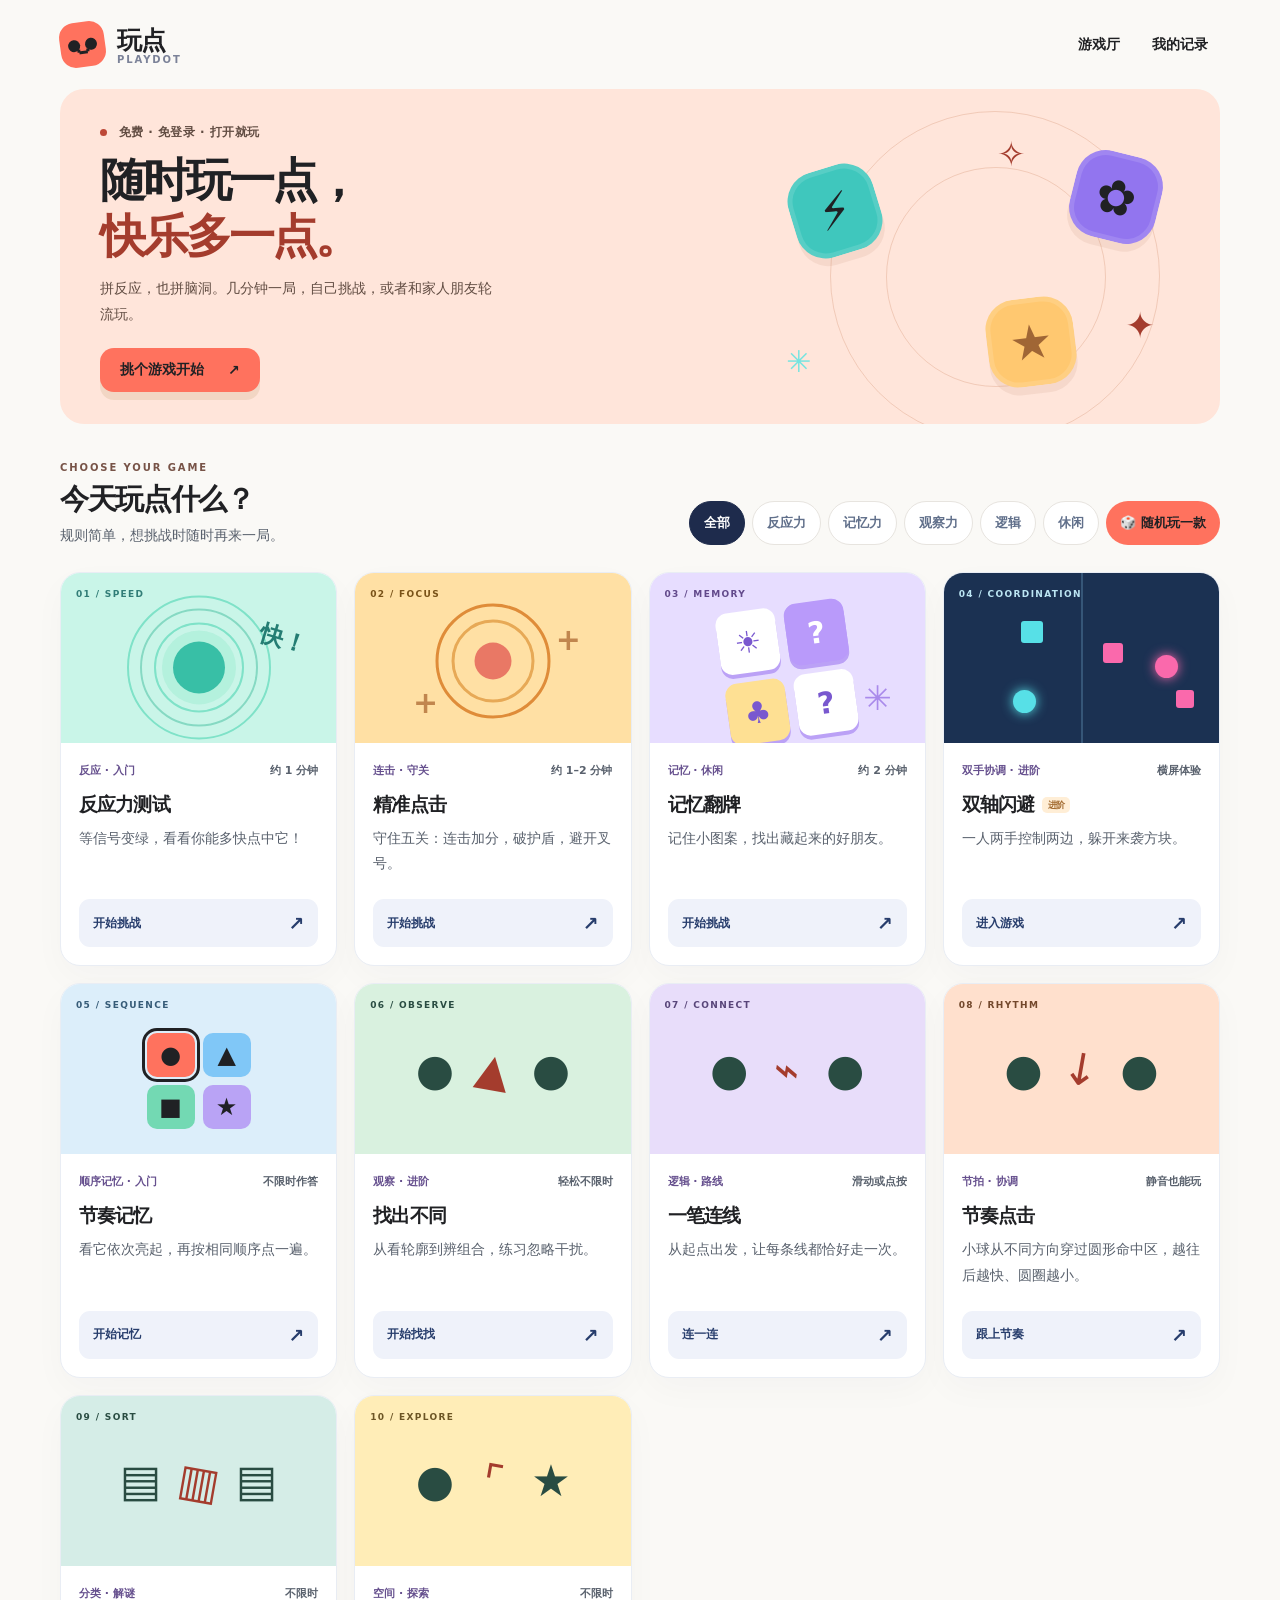
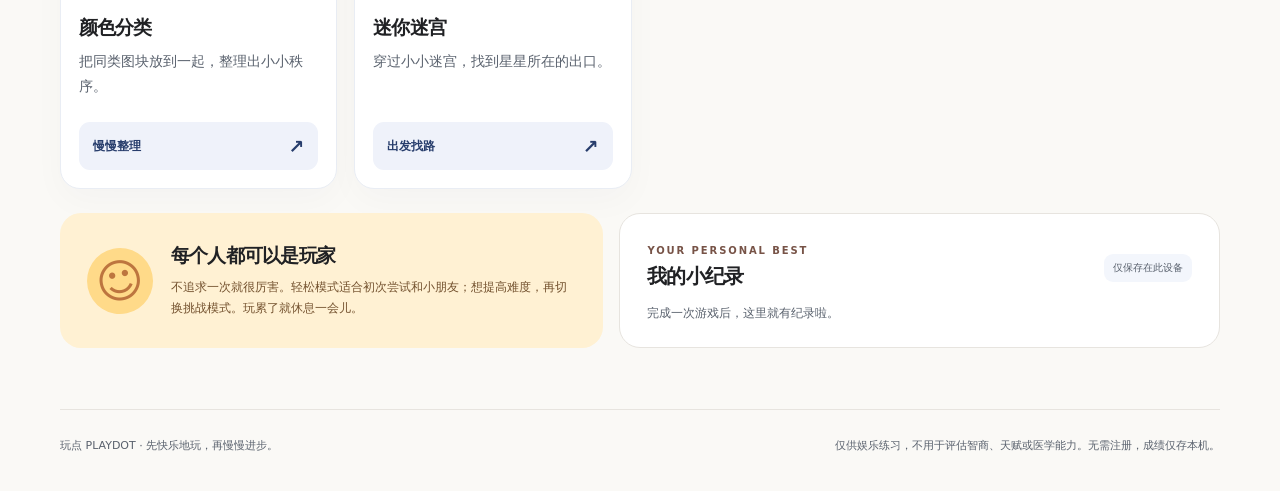
==== commit 381d0952: "Add radial rhythm timing and progressive target difficulty" ====
--- a/index.html
+++ b/index.html
@@ -114,7 +114,7 @@
           </article>
           <article class="game-card" data-category="esports" data-categories="reaction leisure">
             <div class="game-cover cover-pulse" aria-hidden="true"><span class="cover-label">08 / RHYTHM</span><div class="extra-cover-art"><span>●</span><span>↓</span><span>●</span></div></div>
-            <div class="game-card-body"><div class="card-meta"><span class="genre">节拍 · 协调</span><span>静音也能玩</span></div><h3>节奏点击</h3><p>跟着视觉节拍，圆点进框就点一下。</p><button type="button" class="play-btn" data-open="pulse">跟上节奏 <span aria-hidden="true">↗</span></button></div>
+            <div class="game-card-body"><div class="card-meta"><span class="genre">节拍 · 协调</span><span>静音也能玩</span></div><h3>节奏点击</h3><p>小球从不同方向穿过圆形命中区，越往后越快、圆圈越小。</p><button type="button" class="play-btn" data-open="pulse">跟上节奏 <span aria-hidden="true">↗</span></button></div>
           </article>
           <article class="game-card" data-category="brain" data-categories="logic leisure">
             <div class="game-cover cover-sort" aria-hidden="true"><span class="cover-label">09 / SORT</span><div class="extra-cover-art"><span>▤</span><span>▥</span><span>▤</span></div></div>
@@ -144,7 +144,7 @@
       <div class="dialog-foot"><span>温馨提示：想停就停，不需要勉强追求高分。</span><button type="button" id="backLobby" class="back-link">返回大厅 →</button></div>
     </div>
   </dialog>
-<script src="./arcade-games.js?v=39"></script>
+<script src="./arcade-games.js?v=41"></script>
 <script>
 // Browser and Node shared pure game rules. Keep modes' records separate.
 const MODES = Object.freeze({
--- a/arcade-games.css
+++ b/arcade-games.css
@@ -8,9 +8,9 @@
 .line-start{display:grid;grid-template-columns:auto minmax(0,1fr);align-items:center;gap:6px 10px;max-width:390px;margin:12px auto;padding:10px 12px;border:1px solid #d7cbea;border-radius:14px;background:#f7f4fc}.line-start label{font-size:14px;font-weight:800;color:#493074}.line-start select{min-height:44px;min-width:0;padding:8px 34px 8px 10px;border:1px solid #8775aa;border-radius:10px;background:#fff;color:#30243d;font:inherit;font-size:14px}.line-start small{grid-column:1/-1;color:#59616d;font-size:12px;line-height:1.45;text-align:center}
 @media(prefers-reduced-motion:reduce){.line-node{transform:translate(-50%,-50%)!important}}
 
-.cover-pulse{background:#ffe0cd}.cover-pulse .cover-label{color:#73482c}.pulse-rail{height:70px;position:relative;margin:28px 16px 12px;background:#f1eee8;border-radius:18px;overflow:hidden}.pulse-window{position:absolute;left:50%;top:0;bottom:0;transform:translateX(-50%);background:#d5f3df;border-left:3px solid #202124;border-right:3px solid #202124}.pulse-marker{position:absolute;top:50%;width:28px;height:28px;border-radius:50%;background:#202124;transform:translate(-50%,-50%)}.pulse-center{position:absolute;left:50%;top:0;transform:translateX(-50%);font-size:20px;color:#202124}.pulse-rail.ready{outline:3px solid #202124;outline-offset:3px}.pulse-signal{text-align:center;font-size:22px;font-weight:850;min-height:32px}.pulse-tap{display:block;width:100%;min-height:110px;background:#ffd4c7;border:3px solid #202124;border-radius:20px;font-size:25px;font-weight:850;color:#202124;touch-action:manipulation;user-select:none;-webkit-touch-callout:none}.pulse-tap span{display:block;font-size:13px;font-weight:500;margin-top:10px}.pulse-beats{display:flex;flex-wrap:wrap;justify-content:center;gap:6px;margin:16px 0}.pulse-beats span{display:grid;place-items:center;width:28px;height:28px;border:1px solid #d4d0c8;border-radius:50%;font-size:12px;color:#59616d}.pulse-beats .hit{background:#73d9b3;border:2px solid #202124;color:#202124}.pulse-beats .miss{border:2px dashed #202124;background:#ffe0cd;color:#202124}
+.cover-pulse{background:#ffe0cd}.cover-pulse .cover-label{color:#73482c}.pulse-arena{position:relative;width:min(100%,340px);aspect-ratio:1;margin:12px auto 4px;overflow:hidden;border:2px solid #e7e4df;border-radius:24px;background:#f5f1ea}.pulse-path{position:absolute;left:50%;top:50%;height:2px;background:repeating-linear-gradient(90deg,#b8c9c0 0 7px,transparent 7px 13px);transform:translate(-50%,-50%);transform-origin:center;pointer-events:none}.pulse-ring{position:absolute;left:50%;top:50%;width:84px;height:84px;transform:translate(-50%,-50%);border:3px solid #202124;border-radius:50%;background:#d5f3df;box-shadow:0 0 0 7px rgba(115,217,179,.16);pointer-events:none}.pulse-marker{position:absolute;left:50%;top:50%;width:16px;height:16px;border:3px solid #202124;border-radius:50%;background:#ff725e;transform:translate(-50%,-50%);pointer-events:none;z-index:2}.pulse-arena.ready .pulse-ring{background:#73d9b3;box-shadow:0 0 0 8px rgba(115,217,179,.32)}.pulse-difficulty{text-align:center;font-size:13px;font-weight:750;color:#59616d;min-height:20px;margin:4px 0}.pulse-signal{text-align:center;font-size:20px;font-weight:850;line-height:1.45;min-height:32px;margin:6px 0}.pulse-tap{display:block;width:100%;min-height:110px;background:#ffd4c7;border:3px solid #202124;border-radius:20px;font-size:25px;font-weight:850;color:#202124;touch-action:manipulation;user-select:none;-webkit-touch-callout:none}.pulse-tap span{display:block;font-size:13px;font-weight:500;margin-top:10px}.pulse-beats{display:flex;flex-wrap:wrap;justify-content:center;gap:6px;margin:16px 0}.pulse-beats span{display:grid;place-items:center;width:28px;height:28px;border:1px solid #d4d0c8;border-radius:50%;font-size:12px;color:#59616d}.pulse-beats .hit{background:#73d9b3;border:2px solid #202124;color:#202124}.pulse-beats .miss{border:2px dashed #202124;background:#ffe0cd;color:#202124}
 .pulse-beats .phrase-start{margin-left:9px;border-left-width:3px}
-@media(prefers-reduced-motion:reduce){.pulse-window,.pulse-center{transform:translateX(-50%)!important}.pulse-marker{display:none}.pulse-rail.ready{background:#73d9b3}}
+@media(prefers-reduced-motion:reduce){.pulse-path,.pulse-marker{display:none!important}.pulse-arena.ready .pulse-ring{background:#73d9b3;box-shadow:none}}
 
 .cover-sort{background:#d5ede7}.cover-sort .cover-label{color:#294c42}.sort-trays{display:grid;grid-template-columns:repeat(3,minmax(0,1fr));gap:16px 10px;padding:4px}.sort-tray{min-width:0;min-height:150px;padding:8px;border:2px solid #8a9493;border-radius:12px 12px 20px 20px;background:#f4f8f6;color:#202124;touch-action:manipulation}.sort-tray.selected{outline:3px solid #202124;outline-offset:2px;background:#fff0dc}.sort-tray.hint-from{outline:3px dashed #a43c2d;outline-offset:2px}.sort-tray.hint-to{border-style:double;border-width:4px}.sort-stack{display:flex;flex-direction:column;gap:4px}.sort-piece{height:30px;display:grid;place-items:center;border:1px solid #202124;border-radius:6px;font-size:17px;font-weight:800}.sort-piece.empty{border:1px dashed #c6c9c5}.sort-tray small{display:block;font-size:12px;margin-top:8px}
 
@@ -32,8 +32,8 @@
   .sort-tray{min-height:130px}
   .extra-board[data-game="line"]{max-width:250px}
   .extra-board[data-game="odd"]{max-width:260px}
-  .pulse-rail{height:50px;margin:12px 16px 8px}
-  .pulse-signal{font-size:18px;min-height:24px;margin:8px 0}
+  .pulse-arena{width:min(100%,240px);margin:8px auto 2px}
+  .pulse-signal{font-size:17px;min-height:24px;margin:6px 0}
   .pulse-tap{min-height:80px;font-size:21px}
   .pulse-tap span{margin-top:6px}
   .pulse-beats{margin:8px 0}
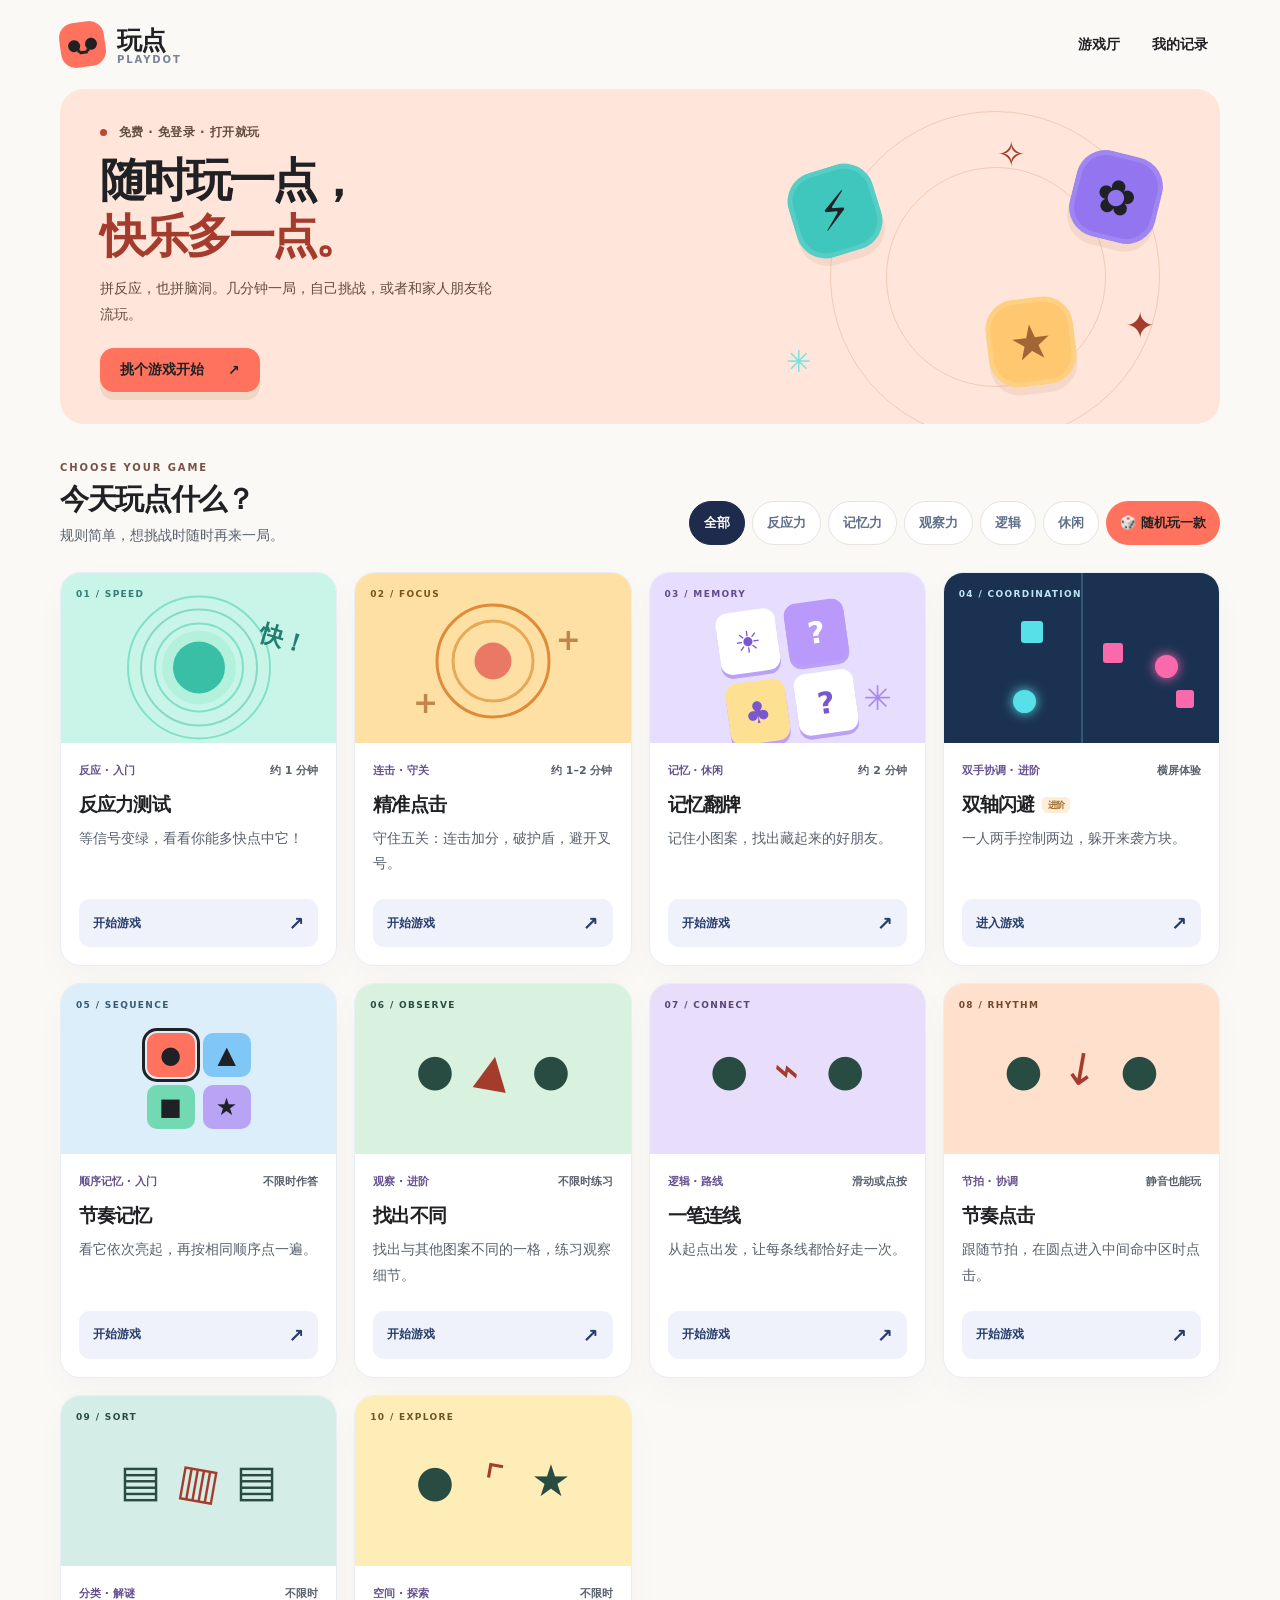
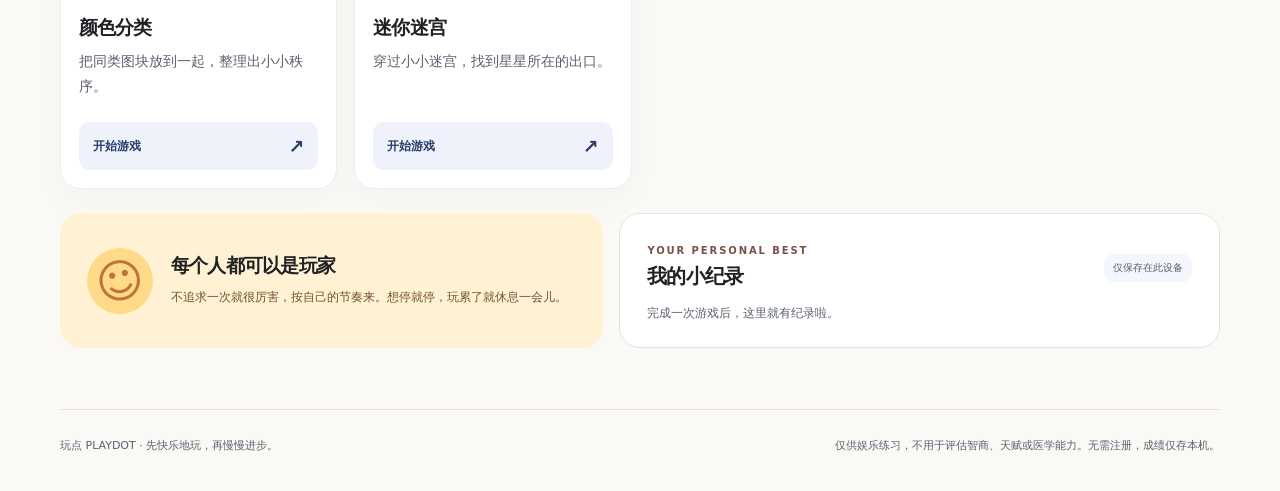
==== commit 01acba05: "Remove global difficulty selector and keep memory preview" ====
--- a/index.html
+++ b/index.html
@@ -19,14 +19,14 @@
 .bottom-grid{display:grid;grid-template-columns:.95fr 1.05fr;gap:16px;margin:24px 0 61px}.notes-panel,.records-panel{border-radius:21px;padding:25px 27px}.notes-panel{display:flex;gap:18px;align-items:center;background:#fff1d3}.notes-icon{border-radius:50%;height:66px;width:66px;flex-shrink:0;display:grid;place-items:center;background:#ffda89;color:#bd753f;font-size:46px;transform:rotate(-12deg)}.notes-panel h2{font-size:19px;margin:0 0 8px;letter-spacing:-.04em}.notes-panel p{font-size:12px;color:#73512e;line-height:1.75;margin:0}.records-panel{background:#fff;border:1px solid var(--border)}.records-head{display:flex;gap:10px;align-items:center;justify-content:space-between}.records-panel h2{font-size:20px}.local-pill{font-size:10px;color:#59616d;background:#f3f6fc;padding:7px 9px;border-radius:9px}.records-list{display:flex;gap:9px;flex-wrap:wrap;margin-top:8px}.record-chip{font-size:11px;border-radius:10px;background:#f3f6ff;padding:9px 11px;font-weight:750}.muted{color:#59616d;font-size:12px}.footer{border-top:1px solid var(--border);display:flex;justify-content:space-between;gap:20px;padding:27px 0 35px;color:#59616d;font-size:11px;line-height:1.7}
 .load-notice{display:flex;align-items:center;justify-content:space-between;gap:16px;padding:14px 16px;margin:0 0 18px;background:#fff1d3;color:#59442e;border:1px solid #d6b875;border-radius:14px;font-size:14px;line-height:1.6}.load-notice[hidden]{display:none}.load-notice button{flex-shrink:0;min-height:44px;padding:10px 14px;border:1px solid #59442e;border-radius:10px;background:#fff;color:#202124;font-weight:750}.play-btn:disabled{background:#eceae5;color:#59616d;cursor:default}
 /* Play surface */
-.game-dialog{--safe-top:max(8px,env(safe-area-inset-top,0px));--safe-right:max(8px,env(safe-area-inset-right,0px));--safe-bottom:max(8px,env(safe-area-inset-bottom,0px));--safe-left:max(8px,env(safe-area-inset-left,0px));position:fixed;inset:var(--safe-top) var(--safe-right) var(--safe-bottom) var(--safe-left);margin:auto;width:min(700px,calc(100vw - var(--safe-left) - var(--safe-right)));max-height:min(calc(100dvh - var(--safe-top) - var(--safe-bottom)),900px);padding:0;border:0;border-radius:24px;background:#fff;color:var(--ink);box-shadow:0 28px 95px #0e163c66;overflow:auto}.game-dialog::backdrop{background:#0a143ecb;backdrop-filter:blur(5px)}.dialog-layout{padding:25px 28px 18px}.dialog-header{display:flex;justify-content:space-between;gap:14px;align-items:flex-start}.dialog-header h2{font-size:26px;letter-spacing:-.05em;margin:4px 0 7px}.dialog-header p{font-size:12px;color:var(--muted);margin:0;line-height:1.6}.close-btn{border:1px solid var(--border);background:#f6f7fc;color:#71809b;width:44px;height:44px;border-radius:12px;font-size:17px;flex-shrink:0}.mode-line{display:flex;gap:12px;align-items:center;border-bottom:1px solid var(--border);padding:18px 0}.mode-label{font-size:12px;color:#59616d;font-weight:750}.mode-switch{display:flex;gap:6px}.mode-choice{min-height:44px;border-radius:12px;padding:9px 14px;background:#f4f6fa;border:1px solid transparent;color:#59616d;font-weight:850;font-size:12px}.mode-choice.active{background:#e8e4fe;border-color:#c2b5ff;color:#6650c5}.dialog-foot{display:flex;justify-content:space-between;align-items:center;gap:12px;padding-top:16px;font-size:11px;color:#59616d}.back-link{border:0;background:none;color:#6b56c5;font-size:11px;font-weight:850;padding:10px 0}.game-stats{display:flex;justify-content:space-between;gap:10px;flex-wrap:wrap;margin:16px 0 13px}.stat{border-radius:11px;background:#f5f7fc;padding:9px 12px;min-width:86px;flex:1}.stat small{display:block;color:#59616d;font-size:11px;font-weight:700}.stat strong{display:block;font-size:17px;font-variant-numeric:tabular-nums;margin-top:3px}.intro-line{font-size:13px;color:#6c7891;margin:13px 0 16px;line-height:1.7}.centered{text-align:center}.primary-action{background:#1c2c54;color:#fff;border:0;border-radius:13px;padding:13px 26px;min-height:47px;font-weight:850;font-size:14px;box-shadow:0 4px 0 #0c1733}.primary-action:disabled{background:#a4abc0;box-shadow:none}.action-wrap{text-align:center;margin:16px 0 5px}.game-message{min-height:24px;font-size:13px;font-weight:750;color:#6b5d9a;text-align:center;margin:13px auto 0;line-height:1.65}
+.game-dialog{--safe-top:max(8px,env(safe-area-inset-top,0px));--safe-right:max(8px,env(safe-area-inset-right,0px));--safe-bottom:max(8px,env(safe-area-inset-bottom,0px));--safe-left:max(8px,env(safe-area-inset-left,0px));position:fixed;inset:var(--safe-top) var(--safe-right) var(--safe-bottom) var(--safe-left);margin:auto;width:min(700px,calc(100vw - var(--safe-left) - var(--safe-right)));max-height:min(calc(100dvh - var(--safe-top) - var(--safe-bottom)),900px);padding:0;border:0;border-radius:24px;background:#fff;color:var(--ink);box-shadow:0 28px 95px #0e163c66;overflow:auto}.game-dialog::backdrop{background:#0a143ecb;backdrop-filter:blur(5px)}.dialog-layout{padding:25px 28px 18px}.dialog-header{display:flex;justify-content:space-between;gap:14px;align-items:flex-start}.dialog-header h2{font-size:26px;letter-spacing:-.05em;margin:4px 0 7px}.dialog-header p{font-size:12px;color:var(--muted);margin:0;line-height:1.6}.close-btn{border:1px solid var(--border);background:#f6f7fc;color:#71809b;width:44px;height:44px;border-radius:12px;font-size:17px;flex-shrink:0}.dialog-foot{display:flex;justify-content:space-between;align-items:center;gap:12px;padding-top:16px;font-size:11px;color:#59616d}.back-link{border:0;background:none;color:#6b56c5;font-size:11px;font-weight:850;padding:10px 0}.game-stats{display:flex;justify-content:space-between;gap:10px;flex-wrap:wrap;margin:16px 0 13px}.stat{border-radius:11px;background:#f5f7fc;padding:9px 12px;min-width:86px;flex:1}.stat small{display:block;color:#59616d;font-size:11px;font-weight:700}.stat strong{display:block;font-size:17px;font-variant-numeric:tabular-nums;margin-top:3px}.intro-line{font-size:13px;color:#6c7891;margin:13px 0 16px;line-height:1.7}.centered{text-align:center}.primary-action{background:#1c2c54;color:#fff;border:0;border-radius:13px;padding:13px 26px;min-height:47px;font-weight:850;font-size:14px;box-shadow:0 4px 0 #0c1733}.primary-action:disabled{background:#a4abc0;box-shadow:none}.action-wrap{text-align:center;margin:16px 0 5px}.game-message{min-height:24px;font-size:13px;font-weight:750;color:#6b5d9a;text-align:center;margin:13px auto 0;line-height:1.65}
 .secondary-action{background:#fff;color:#1c2c54;border:1px solid #8d96aa;border-radius:13px;padding:12px 20px;min-height:47px;font-weight:850;font-size:14px}.action-wrap.split-actions{display:flex;justify-content:center;gap:10px;flex-wrap:wrap}
 .reaction-pad{width:100%;min-height:210px;border:0;border-radius:19px;background:#e9eef6;color:#41516e;display:grid;place-content:center;gap:9px;font-weight:900;touch-action:manipulation;transition:background .12s}.reaction-pad strong{font-size:clamp(22px,4vw,33px)}.reaction-pad small{font-size:13px;font-weight:650}.reaction-pad.waiting{background:#ffe8c4;color:#8e5a26}.reaction-pad.ready{background:#51dcb1;color:#0d554a}.reaction-pad.early{background:#ffc8c4;color:#a54542}.reaction-pad.result{background:#dfeefb;color:#2b5685}.reaction-pad:disabled{opacity:1}.reaction-pad:not(:disabled):active{filter:brightness(.95)}
 .reaction-choice{width:100%;min-height:210px;border-radius:19px;background:#e9eef6;color:#41516e;display:grid;grid-template-rows:auto 1fr;gap:12px;padding:18px;transition:background .12s}.reaction-choice-cue{text-align:center;display:grid;gap:4px}.reaction-choice-cue strong{font-size:clamp(22px,4vw,33px)}.reaction-choice-cue small{font-size:13px;font-weight:650}.reaction-choice-buttons{display:grid;grid-template-columns:1fr 1fr;gap:12px}.reaction-choice button{border:2px solid currentColor;border-radius:15px;background:#fff9;color:inherit;min-height:92px;font-size:30px;font-weight:950;touch-action:manipulation}.reaction-choice button small{display:block;font-size:13px;margin-top:5px}.reaction-choice.waiting{background:#ffe8c4;color:#8e5a26}.reaction-choice.ready{background:#51dcb1;color:#0d554a}.reaction-choice.early{background:#ffc8c4;color:#a54542}.reaction-choice.result{background:#dfeefb;color:#2b5685}.reaction-choice button:disabled{opacity:.6}.reaction-choice button:not(:disabled):active{filter:brightness(.92)}
 .aim-board{height:270px;position:relative;border-radius:18px;background:linear-gradient(#e9f3fe 1px,transparent 1px),linear-gradient(90deg,#e9f3fe 1px,transparent 1px),#f6faff;background-size:30px 30px;border:2px solid #dceafa;overflow:hidden;touch-action:manipulation}.aim-board:not(.playing){display:grid;place-items:center}.aim-empty{font-size:14px;color:#7d8dac;font-weight:750;text-align:center;padding:24px}.aim-target{position:absolute;border:5px solid #ffecc6;border-radius:50%;background:#f08c71;box-shadow:0 6px 0 #c66c5b,0 0 0 1px #b96958;display:grid;place-items:center;padding:0;touch-action:manipulation;user-select:none}.aim-target:before{content:"";width:42%;height:42%;background:#fff4d9;border-radius:50%}.aim-target:active{transform:scale(.96)}.aim-board.easy .aim-target{border-width:6px}
 .memory-grid{display:grid;grid-template-columns:repeat(4,minmax(0,1fr));gap:9px;max-width:470px;margin:0 auto;min-height:240px}.memory-grid.empty{display:grid;place-items:center;color:#59616d;background:#f4f3fc;border-radius:16px;font-size:14px;font-weight:800}.memory-card{border:0;border-radius:13px;aspect-ratio:1;background:#7565d7;color:white;min-height:57px;display:grid;place-items:center;font-size:clamp(25px,4vw,35px);box-shadow:inset 0 -6px #4e3db89e;transition:background .15s,transform .15s;padding:0;user-select:none}.memory-card .back-face{font-size:24px;color:#e8e4ff}.memory-card.revealed{background:#efeafd;color:#40356d;box-shadow:inset 0 0 0 2px #cfc3ff;transform:translateY(1px)}.memory-card.matched{background:#d8f8ea;color:#2b8e70;box-shadow:inset 0 0 0 2px #a9ebd1}.memory-card:disabled{opacity:1}.result-card{background:#f0f8f6;border:1px solid #d2eae2;border-radius:17px;text-align:center;padding:20px 18px;margin-top:14px}.result-card h3{margin:0 0 6px;font-size:24px}.result-card p{margin:0;color:#56786e;line-height:1.6;font-size:13px}
 @media(max-width:1050px){.game-grid{grid-template-columns:repeat(2,minmax(0,1fr))}.game-cover{height:185px}.hero-copy{padding-left:48px}.section-heading{align-items:flex-start;flex-direction:column}.bottom-grid{grid-template-columns:1fr 1fr}}
-@media(max-width:650px){.shell{width:calc(100% - 26px)}.site-header{height:72px}.brand{font-size:21px}.brand-symbol{width:39px;height:39px;border-radius:12px}.brand-symbol b{left:12px;top:8px}.header-note{font-size:10px}.hero{grid-template-columns:1fr;min-height:0;border-radius:23px}.hero-copy{padding:24px}.hero h1{font-size:clamp(30px,7vw,38px)}.hero p{font-size:14px;margin-bottom:16px}.hero-art{display:none}.section{padding-top:24px}.section-heading h2{font-size:25px}.section-heading{margin-bottom:17px}.filters{width:100%}.filter{flex:1;padding:9px 7px;white-space:nowrap}.game-grid{gap:11px}.game-cover{height:135px}.game-card-body{padding:13px 12px}.game-card h3{font-size:18px;margin:10px 0 6px}.game-card p{font-size:14px;margin-bottom:15px}.card-meta{font-size:11px}.cover-label{font-size:8px;left:9px;top:11px}.reaction-orbit{width:94px;height:94px}.cover-memory-grid{grid-template-columns:repeat(2,43px);gap:6px}.cover-memory-grid span{height:45px;font-size:22px}.aim-orbit{width:95px;height:95px}.aim-orbit:before{width:63px;height:63px}.float-react{font-size:19px;right:12px}.play-btn{font-size:13px;padding:11px;min-height:44px}.bottom-grid{grid-template-columns:1fr;margin:15px 0 36px}.notes-panel,.records-panel{padding:19px}.footer{flex-direction:column;gap:5px;padding:21px 0 25px}.game-dialog{border-radius:18px}.dialog-layout{padding:18px 16px 13px}.dialog-header h2{font-size:23px}.dialog-header p{font-size:11px}.mode-line{padding:14px 0}.reaction-pad,.reaction-choice{min-height:190px}.reaction-choice{padding:14px}.reaction-choice button{min-height:78px}.aim-board{height:min(44dvh,280px);min-height:205px}.dialog-foot span{max-width:72%}}
+@media(max-width:650px){.shell{width:calc(100% - 26px)}.site-header{height:72px}.brand{font-size:21px}.brand-symbol{width:39px;height:39px;border-radius:12px}.brand-symbol b{left:12px;top:8px}.header-note{font-size:10px}.hero{grid-template-columns:1fr;min-height:0;border-radius:23px}.hero-copy{padding:24px}.hero h1{font-size:clamp(30px,7vw,38px)}.hero p{font-size:14px;margin-bottom:16px}.hero-art{display:none}.section{padding-top:24px}.section-heading h2{font-size:25px}.section-heading{margin-bottom:17px}.filters{width:100%}.filter{flex:1;padding:9px 7px;white-space:nowrap}.game-grid{gap:11px}.game-cover{height:135px}.game-card-body{padding:13px 12px}.game-card h3{font-size:18px;margin:10px 0 6px}.game-card p{font-size:14px;margin-bottom:15px}.card-meta{font-size:11px}.cover-label{font-size:8px;left:9px;top:11px}.reaction-orbit{width:94px;height:94px}.cover-memory-grid{grid-template-columns:repeat(2,43px);gap:6px}.cover-memory-grid span{height:45px;font-size:22px}.aim-orbit{width:95px;height:95px}.aim-orbit:before{width:63px;height:63px}.float-react{font-size:19px;right:12px}.play-btn{font-size:13px;padding:11px;min-height:44px}.bottom-grid{grid-template-columns:1fr;margin:15px 0 36px}.notes-panel,.records-panel{padding:19px}.footer{flex-direction:column;gap:5px;padding:21px 0 25px}.game-dialog{border-radius:18px}.dialog-layout{padding:18px 16px 13px}.dialog-header h2{font-size:23px}.dialog-header p{font-size:11px}.reaction-pad,.reaction-choice{min-height:190px}.reaction-choice{padding:14px}.reaction-choice button{min-height:78px}.aim-board{height:min(44dvh,280px);min-height:205px}.dialog-foot span{max-width:72%}}
 @media(max-width:365px){.header-note{display:none}.game-grid{grid-template-columns:1fr}.game-cover{height:155px}.game-card-body{padding:16px}.mode-choice{padding:9px 10px;font-size:11px}}
 /* Sequence memory: fixed positions plus symbols and numbers, never color alone. */
 .cover-sequence{background:#dceefa}.cover-sequence .cover-label{color:#365b77}.sequence-cover-grid{position:absolute;left:50%;top:57%;transform:translate(-50%,-50%);display:grid;grid-template-columns:repeat(2,48px);gap:8px}.sequence-cover-grid span{height:44px;border-radius:10px;background:#80c7f7;color:#202124;display:grid;place-items:center;font-size:24px;font-weight:800}.sequence-cover-grid span:first-child{background:#ff725e;outline:3px solid #202124;outline-offset:2px}.sequence-cover-grid span:nth-child(3){background:#73d9b3}.sequence-cover-grid span:nth-child(4){background:#b9a3f5}
@@ -86,15 +86,15 @@
         <div class="game-grid">
           <article class="game-card" data-category="esports" data-categories="reaction">
             <div class="game-cover cover-reaction"><span class="cover-label">01 / SPEED</span><span class="reaction-orbit"><span></span></span><span class="cover-float float-react">快！</span></div>
-            <div class="game-card-body"><div class="card-meta"><span class="genre">反应 · 入门</span><span class="time">约 1 分钟</span></div><h3>反应力测试</h3><p>等信号变绿，看看你能多快点中它！</p><button type="button" class="play-btn" data-open="reaction">开始挑战 <span aria-hidden="true">↗</span></button></div>
+            <div class="game-card-body"><div class="card-meta"><span class="genre">反应 · 入门</span><span class="time">约 1 分钟</span></div><h3>反应力测试</h3><p>等信号变绿，看看你能多快点中它！</p><button type="button" class="play-btn" data-open="reaction">开始游戏 <span aria-hidden="true">↗</span></button></div>
           </article>
           <article class="game-card" data-category="esports" data-categories="reaction">
             <div class="game-cover cover-aim"><span class="cover-label">02 / FOCUS</span><span class="aim-orbit"><span class="aim-center"></span></span><span class="mini-cross cross-a">+</span><span class="mini-cross cross-b">+</span></div>
-            <div class="game-card-body"><div class="card-meta"><span class="genre">连击 · 守关</span><span class="time">约 1–2 分钟</span></div><h3>精准点击</h3><p>守住五关：连击加分，破护盾，避开叉号。</p><button type="button" class="play-btn" data-open="aim">开始挑战 <span aria-hidden="true">↗</span></button></div>
+            <div class="game-card-body"><div class="card-meta"><span class="genre">连击 · 守关</span><span class="time">约 1–2 分钟</span></div><h3>精准点击</h3><p>守住五关：连击加分，破护盾，避开叉号。</p><button type="button" class="play-btn" data-open="aim">开始游戏 <span aria-hidden="true">↗</span></button></div>
           </article>
           <article class="game-card" data-category="brain" data-categories="memory leisure">
             <div class="game-cover cover-memory"><span class="cover-label">03 / MEMORY</span><div class="cover-memory-grid"><span>☀</span><span>?</span><span>♣</span><span>?</span></div><span class="small-star">✳</span></div>
-            <div class="game-card-body"><div class="card-meta"><span class="genre">记忆 · 休闲</span><span class="time">约 2 分钟</span></div><h3>记忆翻牌</h3><p>记住小图案，找出藏起来的好朋友。</p><button type="button" class="play-btn" data-open="memory">开始挑战 <span aria-hidden="true">↗</span></button></div>
+            <div class="game-card-body"><div class="card-meta"><span class="genre">记忆 · 休闲</span><span class="time">约 2 分钟</span></div><h3>记忆翻牌</h3><p>记住小图案，找出藏起来的好朋友。</p><button type="button" class="play-btn" data-open="memory">开始游戏 <span aria-hidden="true">↗</span></button></div>
           </article>
           <article class="game-card" data-category="esports" data-categories="reaction">
             <div class="game-cover cover-dodge"><span class="cover-label">04 / COORDINATION</span><div class="dodge-divider"></div><span class="dodge-hero dot-a"></span><span class="dodge-hero dot-b"></span><span class="dodge-obstacle obstacle-a"></span><span class="dodge-obstacle obstacle-b"></span><span class="dodge-obstacle obstacle-c"></span></div>
@@ -102,33 +102,33 @@
           </article>
           <article class="game-card" data-category="brain" data-categories="memory leisure">
             <div class="game-cover cover-sequence" aria-hidden="true"><span class="cover-label">05 / SEQUENCE</span><div class="sequence-cover-grid"><span>●</span><span>▲</span><span>■</span><span>★</span></div></div>
-            <div class="game-card-body"><div class="card-meta"><span class="genre">顺序记忆 · 入门</span><span class="time">不限时作答</span></div><h3>节奏记忆</h3><p>看它依次亮起，再按相同顺序点一遍。</p><button type="button" class="play-btn" data-open="sequence">开始记忆 <span aria-hidden="true">↗</span></button></div>
+            <div class="game-card-body"><div class="card-meta"><span class="genre">顺序记忆 · 入门</span><span class="time">不限时作答</span></div><h3>节奏记忆</h3><p>看它依次亮起，再按相同顺序点一遍。</p><button type="button" class="play-btn" data-open="sequence">开始游戏 <span aria-hidden="true">↗</span></button></div>
           </article>
           <article class="game-card" data-category="brain" data-categories="observation leisure">
             <div class="game-cover cover-odd" aria-hidden="true"><span class="cover-label">06 / OBSERVE</span><div class="extra-cover-art"><span>●</span><span>▲</span><span>●</span></div></div>
-            <div class="game-card-body"><div class="card-meta"><span class="genre">观察 · 进阶</span><span>轻松不限时</span></div><h3>找出不同</h3><p>从看轮廓到辨组合，练习忽略干扰。</p><button type="button" class="play-btn" data-open="odd">开始找找 <span aria-hidden="true">↗</span></button></div>
+            <div class="game-card-body"><div class="card-meta"><span class="genre">观察 · 进阶</span><span>不限时练习</span></div><h3>找出不同</h3><p>找出与其他图案不同的一格，练习观察细节。</p><button type="button" class="play-btn" data-open="odd">开始游戏 <span aria-hidden="true">↗</span></button></div>
           </article>
           <article class="game-card" data-category="brain" data-categories="logic leisure">
             <div class="game-cover cover-line" aria-hidden="true"><span class="cover-label">07 / CONNECT</span><div class="extra-cover-art"><span>●</span><span>⌁</span><span>●</span></div></div>
-            <div class="game-card-body"><div class="card-meta"><span class="genre">逻辑 · 路线</span><span>滑动或点按</span></div><h3>一笔连线</h3><p>从起点出发，让每条线都恰好走一次。</p><button type="button" class="play-btn" data-open="line">连一连 <span aria-hidden="true">↗</span></button></div>
+            <div class="game-card-body"><div class="card-meta"><span class="genre">逻辑 · 路线</span><span>滑动或点按</span></div><h3>一笔连线</h3><p>从起点出发，让每条线都恰好走一次。</p><button type="button" class="play-btn" data-open="line">开始游戏 <span aria-hidden="true">↗</span></button></div>
           </article>
           <article class="game-card" data-category="esports" data-categories="reaction leisure">
             <div class="game-cover cover-pulse" aria-hidden="true"><span class="cover-label">08 / RHYTHM</span><div class="extra-cover-art"><span>●</span><span>↓</span><span>●</span></div></div>
-            <div class="game-card-body"><div class="card-meta"><span class="genre">节拍 · 协调</span><span>静音也能玩</span></div><h3>节奏点击</h3><p>小球从不同方向穿过圆形命中区，越往后越快、圆圈越小。</p><button type="button" class="play-btn" data-open="pulse">跟上节奏 <span aria-hidden="true">↗</span></button></div>
+            <div class="game-card-body"><div class="card-meta"><span class="genre">节拍 · 协调</span><span>静音也能玩</span></div><h3>节奏点击</h3><p>跟随节拍，在圆点进入中间命中区时点击。</p><button type="button" class="play-btn" data-open="pulse">开始游戏 <span aria-hidden="true">↗</span></button></div>
           </article>
           <article class="game-card" data-category="brain" data-categories="logic leisure">
             <div class="game-cover cover-sort" aria-hidden="true"><span class="cover-label">09 / SORT</span><div class="extra-cover-art"><span>▤</span><span>▥</span><span>▤</span></div></div>
-            <div class="game-card-body"><div class="card-meta"><span class="genre">分类 · 解谜</span><span>不限时</span></div><h3>颜色分类</h3><p>把同类图块放到一起，整理出小小秩序。</p><button type="button" class="play-btn" data-open="sort">慢慢整理 <span aria-hidden="true">↗</span></button></div>
+            <div class="game-card-body"><div class="card-meta"><span class="genre">分类 · 解谜</span><span>不限时</span></div><h3>颜色分类</h3><p>把同类图块放到一起，整理出小小秩序。</p><button type="button" class="play-btn" data-open="sort">开始游戏 <span aria-hidden="true">↗</span></button></div>
           </article>
           <article class="game-card" data-category="brain" data-categories="logic leisure observation">
             <div class="game-cover cover-maze" aria-hidden="true"><span class="cover-label">10 / EXPLORE</span><div class="extra-cover-art"><span>●</span><span>⌜</span><span>★</span></div></div>
-            <div class="game-card-body"><div class="card-meta"><span class="genre">空间 · 探索</span><span>不限时</span></div><h3>迷你迷宫</h3><p>穿过小小迷宫，找到星星所在的出口。</p><button type="button" class="play-btn" data-open="maze">出发找路 <span aria-hidden="true">↗</span></button></div>
+            <div class="game-card-body"><div class="card-meta"><span class="genre">空间 · 探索</span><span>不限时</span></div><h3>迷你迷宫</h3><p>穿过小小迷宫，找到星星所在的出口。</p><button type="button" class="play-btn" data-open="maze">开始游戏 <span aria-hidden="true">↗</span></button></div>
           </article>
         </div>
       </section>
 
       <section class="bottom-grid" aria-label="游戏提示和个人记录">
-        <div class="notes-panel"><div class="notes-icon" aria-hidden="true">☺</div><div><h2>每个人都可以是玩家</h2><p>不追求一次就很厉害。轻松模式适合初次尝试和小朋友；想提高难度，再切换挑战模式。玩累了就休息一会儿。</p></div></div>
+        <div class="notes-panel"><div class="notes-icon" aria-hidden="true">☺</div><div><h2>每个人都可以是玩家</h2><p>不追求一次就很厉害，按自己的节奏来。想停就停，玩累了就休息一会儿。</p></div></div>
         <div class="records-panel" id="records"><div class="records-head"><div><span class="kicker">YOUR PERSONAL BEST</span><h2>我的小纪录</h2></div><span class="local-pill" id="storageNote">仅保存在此设备</span></div><div class="records-list" id="recordsList" aria-live="polite"><span class="muted">完成一次游戏后，这里就有纪录啦。</span></div></div>
       </section>
     </main>
@@ -138,17 +138,16 @@
 
   <dialog id="gameDialog" class="game-dialog" aria-labelledby="dialogTitle">
     <div class="dialog-layout">
-      <div class="dialog-header"><div><span class="kicker" id="dialogCategory">MINI CHALLENGE</span><h2 id="dialogTitle">挑战开始</h2><p id="dialogDescription"></p></div><button type="button" class="close-btn" id="closeDialog" aria-label="关闭游戏并返回大厅">✕</button></div>
-      <div class="mode-line"><span class="mode-label">难度</span><div class="mode-switch" role="group" aria-label="选择游戏难度"><button type="button" data-mode="easy" class="mode-choice active" aria-pressed="true">🌱 轻松玩</button><button type="button" data-mode="challenge" class="mode-choice" aria-pressed="false">⚡ 挑战一下</button></div></div>
+      <div class="dialog-header"><div><span class="kicker" id="dialogCategory">PLAYDOT GAME</span><h2 id="dialogTitle">开始游戏</h2><p id="dialogDescription"></p></div><button type="button" class="close-btn" id="closeDialog" aria-label="关闭游戏并返回大厅">✕</button></div>
       <div id="gameScene"></div>
       <div class="dialog-foot"><span>温馨提示：想停就停，不需要勉强追求高分。</span><button type="button" id="backLobby" class="back-link">返回大厅 →</button></div>
     </div>
   </dialog>
-<script src="./arcade-games.js?v=41"></script>
+<script src="./arcade-games.js?v=42"></script>
 <script>
-// Browser and Node shared pure game rules. Keep modes' records separate.
+// Browser and Node shared rules. The visible UI uses one default mode; legacy mode records are preserved.
 const MODES = Object.freeze({
-  easy: Object.freeze({reactionRounds:4, aimHits:10, aimSeconds:40, aimSize:64, memoryPairs:6, memoryPreview:0, sequenceOn:650, sequenceGap:300}),
+  easy: Object.freeze({reactionRounds:4, aimHits:10, aimSeconds:40, aimSize:64, memoryPairs:6, memoryPreview:3000, sequenceOn:650, sequenceGap:300}),
   challenge: Object.freeze({reactionRounds:5, aimHits:16, aimSeconds:30, aimSize:44, memoryPairs:8, memoryPreview:3000, sequenceOn:430, sequenceGap:250}),
 });
 
@@ -250,13 +249,14 @@
 const dialog=$('gameDialog'),scene=$('gameScene'),title=$('dialogTitle'),description=$('dialogDescription'),category=$('dialogCategory');
 const storePrefix='playdot:v1:';
 let currentGame=null,mode='easy',roundId=0, reaction=null,aim=null,memory=null,sequence=null;
+let reactionFrameCancel=null;
 const timeouts=new Set();
 const intervals=new Set();
 const config={
   ...Object.fromEntries(Object.entries(globalThis.PlaydotExtras?.definitions||{}).map(([name,game])=>[name,{...game,category:game.category}])),
-  reaction:{title:'反应力测试',category:'⚡ SPEED LAB',description:'轻松档看见信号就点；挑战档判断左右箭头，再按对应按钮。'},
+  reaction:{title:'反应力测试',category:'⚡ SPEED LAB',description:'等信号出现后点击，记录多轮反应中位数与抢跑次数。'},
   aim:{title:'精准点击',category:'⚡ ARCADE',description:'五关连击守关：点圆靶、破护盾、避开叉号。先处理快消失的靶，关间选择回血或加分。'},
-  memory:{title:'记忆翻牌',category:'🧠 MEMORY LAB',description:'翻开卡片，找到相同图案。挑战档先观察全牌，再争取连续配对。'},
+  memory:{title:'记忆翻牌',category:'🧠 MEMORY LAB',description:'找到相同图案。开始后先观察全部卡片 3 秒，再配对。'},
   sequence:{title:'节奏记忆',category:'🧠 SEQUENCE LAB',description:'先看色块依次亮起，再按同样顺序点击。每轮多记一个，不限时作答。'}
 };
 const volatileStore=new Map();
@@ -270,7 +270,18 @@
 const key=(name)=>`${name}:${mode}`;
 function addTimeout(fn,delay){const id=setTimeout(()=>{timeouts.delete(id);fn()},delay);timeouts.add(id);return id}
 function addInterval(fn,delay){const id=setInterval(fn,delay);intervals.add(id);return id}
-function clearTimers(){for(const t of timeouts)clearTimeout(t);for(const t of intervals)clearInterval(t);timeouts.clear();intervals.clear()}
+function cancelReactionFrame(){if(!reactionFrameCancel)return;const cancel=reactionFrameCancel;reactionFrameCancel=null;cancel()}
+function scheduleReactionFrame(fn){
+  cancelReactionFrame();
+  if(typeof requestAnimationFrame==='function'){
+    const id=requestAnimationFrame(timestamp=>{reactionFrameCancel=null;fn(timestamp)});
+    reactionFrameCancel=()=>{if(typeof cancelAnimationFrame==='function')cancelAnimationFrame(id)};
+  }else{
+    const id=addTimeout(()=>{reactionFrameCancel=null;fn(performance.now())},0);
+    reactionFrameCancel=()=>{clearTimeout(id);timeouts.delete(id)};
+  }
+}
+function clearTimers(){for(const t of timeouts)clearTimeout(t);for(const t of intervals)clearInterval(t);timeouts.clear();intervals.clear();cancelReactionFrame()}
 function stopSession(){roundId++;clearTimers();reaction=null;aim=null;memory=null;sequence=null;scene.innerHTML='';stopSequenceAudio();extras?.stop();aimArcade?.stop()}
 function stat(label,value){return `<div class="stat"><small>${label}</small><strong>${value}</strong></div>`}
 function label(message){const el=$('gameMessage');if(el)el.textContent=message}
@@ -299,13 +310,13 @@
   const settings=MODES[mode];
   if(currentGame==='reaction'){
     const choiceStat=mode==='challenge'?stat('方向失误','0 次'):'';
-    const pad=mode==='challenge'?'<div class="reaction-choice" id="reactionPad" aria-label="左右选择反应区"><div class="reaction-choice-cue"><strong id="reactionHeading">准备好了吗？</strong><small id="reactionDetail">出现箭头后按对应方向</small></div><div class="reaction-choice-buttons"><button type="button" data-reaction-choice="left" aria-label="选择左边" disabled>←<small>左边</small></button><button type="button" data-reaction-choice="right" aria-label="选择右边" disabled>→<small>右边</small></button></div></div>':'<button class="reaction-pad" id="reactionPad" type="button" disabled><strong>准备好了吗？</strong><small>按下「开始测试」以后，等信号出现</small></button>';
-    scene.innerHTML=`<div class="game-stats">${stat('当前轮次',`0 / ${settings.reactionRounds}`)}${stat('本次成绩','—')}${choiceStat}${stat('最佳中位数',readBest('reaction')!==null?`${readBest('reaction')} ms`:'—')}</div>${pad}<div id="gameMessage" class="game-message" role="status">${mode==='challenge'?'先判断箭头，再按左边或右边；方向也要正确。':'不需要拼命快，先看清信号。'}</div><div class="action-wrap"><button class="primary-action" id="reactionStart" type="button">开始测试</button></div>`;
+    const pad=mode==='challenge'?'<div class="reaction-choice" id="reactionPad" aria-label="左右选择反应区"><div class="reaction-choice-cue"><strong id="reactionHeading">准备好了吗？</strong><small id="reactionDetail">出现箭头后按对应方向</small></div><div class="reaction-choice-buttons"><button type="button" data-reaction-choice="left" aria-label="选择左边" disabled>←<small>左边</small></button><button type="button" data-reaction-choice="right" aria-label="选择右边" disabled>→<small>右边</small></button></div></div>':'<button class="reaction-pad" id="reactionPad" type="button" disabled><strong>准备好了吗？</strong><small>按下「开始游戏」以后，等信号出现</small></button>';
+    scene.innerHTML=`<div class="game-stats">${stat('当前轮次',`0 / ${settings.reactionRounds}`)}${stat('本次成绩','—')}${choiceStat}${stat('最佳中位数',readBest('reaction')!==null?`${readBest('reaction')} ms`:'—')}</div>${pad}<div id="gameMessage" class="game-message" role="status">${mode==='challenge'?'先判断箭头，再按左边或右边；方向也要正确。':'不需要拼命快，先看清信号。'}</div><div class="action-wrap"><button class="primary-action" id="reactionStart" type="button">开始游戏</button></div>`;
     $('reactionStart').addEventListener('click',startReaction);
   }else if(currentGame==='aim'){
     if(aimArcade)aimArcade.render();else drawAimPracticeIntro();
   }else if(currentGame==='memory'){
-    scene.innerHTML=`<div class="game-stats">${stat('已找到','0 对')}${stat('翻牌步数','0 步')}${stat('连续配对','0 对')}${stat('最佳步数',readBest('memory')!==null?`${readBest('memory')} 步`:'—')}</div><div class="memory-grid empty" id="memoryBoard">准备好了吗？记住小图案的位置吧！</div><div id="gameMessage" class="game-message" role="status">${mode==='challenge'?'挑战档会先展示全部卡片 3 秒。':'找到所有相同的图案就能通关。'}</div><div class="action-wrap"><button class="primary-action" id="memoryStart" type="button">开始翻牌</button></div>`;
+    scene.innerHTML=`<div class="game-stats">${stat('已找到','0 对')}${stat('翻牌步数','0 步')}${stat('连续配对','0 对')}${stat('最佳步数',readBest('memory')!==null?`${readBest('memory')} 步`:'—')}</div><div class="memory-grid empty" id="memoryBoard">准备好了吗？记住小图案的位置吧！</div><div id="gameMessage" class="game-message" role="status">${'开始后先展示全部卡片 3 秒，记住位置，再找出所有配对。'}</div><div class="action-wrap"><button class="primary-action" id="memoryStart" type="button">开始游戏</button></div>`;
     $('memoryStart').addEventListener('click',startMemory);
   }else if(currentGame==='sequence'){
     drawSequenceIntro();
@@ -314,21 +325,17 @@
   }
 }
 function renderRecords(){
-  syncStorageNote();const records=[];
-  for(const choice of ['easy','challenge']){
-    const suffix=choice==='easy'?'轻松':'挑战';
-    const r=readBest('reaction',choice),a=readBest('aim',choice),m=readBest('memory',choice);
-    if(r!==null)records.push(`⚡ 反应 ${suffix} · ${r} ms`);
-    if(a!==null)records.push(`🎯 精准练习 ${suffix} · ${a} 分`);
-    const arcadeBest=aimArcade?.best(choice)||0;if(arcadeBest>0)records.push(`🎯 连击守关 ${suffix} · ${arcadeBest} 分`);
-    if(m!==null)records.push(`🧠 翻牌 ${suffix} · ${m} 步`);
-    for(const [name,game] of Object.entries(globalThis.PlaydotExtras?.definitions||{})){
-      const score=extras?.best(name,choice)||0;
-      if(score>0){const route=name==='sort'?extras?.bestSortRoute(choice):null;records.push(`${game.title} ${suffix} · ${score} ${game.unit}${route!==null?` · 最佳绕路 +${route} 步`:''}`)}
-    }
-    const seq=readSequenceBest(choice);
-    if(seq>0)records.push(`♫ 节奏记忆 ${suffix} · ${seq} 轮`);
-  }
+  syncStorageNote();const records=[];const choice='easy';
+  const r=readBest('reaction',choice),a=readBest('aim',choice),m=readBest('memory',choice);
+  if(r!==null)records.push(`⚡ 反应 · ${r} ms`);
+  if(a!==null)records.push(`🎯 精准练习 · ${a} 分`);
+  const arcadeBest=aimArcade?.best(choice)||0;if(arcadeBest>0)records.push(`🎯 连击守关 · ${arcadeBest} 分`);
+  if(m!==null)records.push(`🧠 翻牌 · ${m} 步`);
+  for(const [name,game] of Object.entries(globalThis.PlaydotExtras?.definitions||{})){
+    const score=extras?.best(name,choice)||0;
+    if(score>0){const route=name==='sort'?extras?.bestSortRoute(choice):null;records.push(`${game.title} · ${score} ${game.unit}${route!==null?` · 最佳绕路 +${route} 步`:''}`)}
+  }
+  const seq=readSequenceBest(choice);if(seq>0)records.push(`♫ 节奏记忆 · ${seq} 轮`);
   try{records.push(...dodgeRecords(localStorage.getItem('dualAxisBest'),localStorage.getItem('dualAxisLevelBests')))}catch{}
   $('recordsList').innerHTML='';
   if(!records.length){const el=document.createElement('span');el.className='muted';el.textContent='完成一次游戏后，这里就有纪录啦。';$('recordsList').append(el);return}
@@ -336,14 +343,25 @@
 }
 
 // A reaction run collects several taps; report median to reduce outlier influence.
+function bindReactionInput(element,choice=null){
+  const pointerSupported=typeof window.PointerEvent==='function';
+  if(pointerSupported)element.addEventListener('pointerdown',event=>{
+    if(event.button!==0||event.isPrimary===false)return;
+    reactionTap(choice);
+  });
+  element.addEventListener('click',event=>{
+    if(pointerSupported&&event.detail!==0)return;
+    reactionTap(choice);
+  });
+}
 function startReaction(){
   stopSession();currentGame='reaction';drawIntro();
   const generation=roundId,challenge=mode==='challenge';
   reaction={phase:'waiting',values:[],falseStarts:0,wrongChoices:0,readyAt:0,direction:null,directions:challenge?reactionChoices(MODES[mode].reactionRounds):[]};
   $('reactionStart').remove();
   const pad=$('reactionPad');
-  if(challenge){for(const button of pad.querySelectorAll('[data-reaction-choice]')){button.disabled=false;button.addEventListener('click',()=>reactionTap(button.dataset.reactionChoice))}}
-  else{pad.disabled=false;pad.addEventListener('click',()=>reactionTap())}
+  if(challenge){for(const button of pad.querySelectorAll('[data-reaction-choice]')){button.disabled=false;bindReactionInput(button,button.dataset.reactionChoice)}}
+  else{pad.disabled=false;bindReactionInput(pad)}
   nextReaction(generation);
 }
 function setReactionPad(phase,heading,detail){
@@ -363,12 +381,18 @@
   label(mode==='challenge'?'箭头出现前按按钮算抢跑；先等，再判断。':'信号出现前点按算抢跑，没关系，可以再试。');
   addTimeout(()=>{
     if(generation!==roundId||!reaction||reaction.phase!=='waiting')return;
-    reaction.phase='go';reaction.readyAt=performance.now();reaction.direction=mode==='challenge'?reaction.directions[reaction.values.length]:null;
+    reaction.direction=mode==='challenge'?reaction.directions[reaction.values.length]:null;
     if(mode==='challenge'){
       const left=reaction.direction==='left';setReactionPad('ready',left?'← 点左边':'点右边 →',left?'目标：左边按钮':'目标：右边按钮');label(left?'看到左箭头，按左边。':'看到右箭头，按右边。');
     }else{setReactionPad('ready','现在点击！','GO!');label('')}
+    // Start from the frame that presents the cue, rather than before the DOM update.
+    scheduleReactionFrame(frameTime=>{
+      if(generation!==roundId||!reaction||reaction.phase!=='waiting')return;
+      reaction.phase='go';reaction.readyAt=frameTime;
+    });
   },1400+Math.random()*1800);
 }
+
 function reactionTap(choice=null){
   if(!reaction)return;
   const generation=roundId;
@@ -405,7 +429,7 @@
 
 function drawAimPracticeIntro(){
   const settings=MODES[mode];
-    scene.innerHTML=`<div class="game-stats">${stat('命中数量',`0 / ${settings.aimHits}`)}${stat('准确率','—')}${stat('连续命中','0 次')}${stat('剩余时间',`${settings.aimSeconds} 秒`)}</div><div class="aim-board" id="aimBoard" aria-label="精准点击游戏区域"><div class="aim-empty">先按「开始挑战」，然后点中出现的圆形目标</div></div><div id="gameMessage" class="game-message" role="status">点到空白区域会记一次未命中。</div><div class="action-wrap"><button class="primary-action" id="aimStart" type="button">开始挑战</button></div>`;
+    scene.innerHTML=`<div class="game-stats">${stat('命中数量',`0 / ${settings.aimHits}`)}${stat('准确率','—')}${stat('连续命中','0 次')}${stat('剩余时间',`${settings.aimSeconds} 秒`)}</div><div class="aim-board" id="aimBoard" aria-label="精准点击游戏区域"><div class="aim-empty">按「开始游戏」后，点击出现的圆形目标</div></div><div id="gameMessage" class="game-message" role="status">点到空白区域会记一次未命中。</div><div class="action-wrap"><button class="primary-action" id="aimStart" type="button">开始游戏</button></div>`;
     $('aimStart').addEventListener('click',startAim);
 }
 function startAim(){
@@ -595,7 +619,7 @@
   return `<div class="sequence-board" id="sequenceBoard" role="group" aria-label="按相同顺序点击，可用数字键 1 到 4">${SEQUENCE_PADS.map((pad,i)=>`<button type="button" class="sequence-pad" data-sequence-pad="${i}" aria-label="${i+1} ${pad.name}" disabled><strong aria-hidden="true">${pad.symbol}</strong><small>${i+1}</small></button>`).join('')}</div>`;
 }
 function drawSequenceIntro(){
-  scene.innerHTML=`<div class="game-stats" id="sequenceStats">${stat('当前轮次','—')}${stat('已完成','0 轮')}${stat('本机最佳',`${readSequenceBest()} 轮`)}</div><p class="intro-line centered">${mode==='easy'?'慢一点播放，可以重看；点错也能继续这一轮。':'播放稍快，点错结束；结算会指出失误拍，并可练习同一轮。'}<br>从 1 个开始，每轮增加 1 个。声音可选。</p>${sequenceBoard()}<p id="gameMessage" class="game-message sequence-status" role="status">看一遍，记住顺序，再轮到你。</p><div id="sequenceResult"></div><div class="action-wrap"><button type="button" class="primary-action" id="sequenceStart">开始记忆</button></div><div class="sequence-tools"><button type="button" id="sequenceSound" aria-pressed="false">声音：关</button><button type="button" id="sequenceReplay" hidden>再看一遍</button><button type="button" id="sequencePractice" hidden>练习失误轮</button><button type="button" id="sequencePause" hidden>暂停</button><button type="button" id="sequenceEnd" hidden>结束本次</button></div>`;
+  scene.innerHTML=`<div class="game-stats" id="sequenceStats">${stat('当前轮次','—')}${stat('已完成','0 轮')}${stat('本机最佳',`${readSequenceBest()} 轮`)}</div><p class="intro-line centered">先看色块依次亮起，再按相同顺序点击。每轮增加一个信号；点错可重看或练习失误轮。<br>从 1 个开始，每轮增加 1 个。声音可选。</p>${sequenceBoard()}<p id="gameMessage" class="game-message sequence-status" role="status">看一遍，记住顺序，再轮到你。</p><div id="sequenceResult"></div><div class="action-wrap"><button type="button" class="primary-action" id="sequenceStart">开始游戏</button></div><div class="sequence-tools"><button type="button" id="sequenceSound" aria-pressed="false">声音：关</button><button type="button" id="sequenceReplay" hidden>再看一遍</button><button type="button" id="sequencePractice" hidden>练习失误轮</button><button type="button" id="sequencePause" hidden>暂停</button><button type="button" id="sequenceEnd" hidden>结束本次</button></div>`;
   $('sequenceStart').addEventListener('click',startSequence);
   $('sequenceSound').addEventListener('click',()=>{
     sequenceSound=!sequenceSound;safeSet('sequenceSound',sequenceSound?'on':'off');
@@ -723,7 +747,7 @@
   const completed=sequence.completed,failed=mistake?sequenceMistake:null;
   const review=failed?`错在第 ${failed.position+1} 拍 · 应为 ${failed.expected+1} ${SEQUENCE_PADS[failed.expected].name}，点了 ${failed.actual+1} ${SEQUENCE_PADS[failed.actual].name}`:'';
   label(review?`${review.replace(' · ','，')}。可以先练习同一轮，再重新挑战。`:'本次记忆练习结束啦。');
-  $('sequenceResult').innerHTML=`<div class="result-card sequence-result"><h3>完成 ${completed} 轮</h3><p>${mode==='easy'?'轻松玩':'挑战一下'} · 本机最佳 <strong>${readSequenceBest()} 轮</strong>${review?`<br>${review}`:''}</p></div>`;
+  $('sequenceResult').innerHTML=`<div class="result-card sequence-result"><h3>完成 ${completed} 轮</h3><p>本机最佳 <strong>${readSequenceBest()} 轮</strong>${review?`<br>${review}`:''}</p></div>`;
   $('sequenceStart').textContent='重新挑战';renderRecords();
 }
 
@@ -785,7 +809,6 @@
 renderRecent();
 
 for(const btn of document.querySelectorAll('[data-open]'))btn.addEventListener('click',()=>openGame(btn.dataset.open));
-for(const btn of document.querySelectorAll('[data-mode]'))btn.addEventListener('click',()=>setMode(btn.dataset.mode));
 for(const btn of document.querySelectorAll('[data-filter]'))btn.addEventListener('click',()=>{
   const choice=btn.dataset.filter;
   for(const other of document.querySelectorAll('[data-filter]')){const selected=other===btn;other.classList.toggle('active',selected);other.setAttribute('aria-pressed',String(selected))}
@@ -808,7 +831,6 @@
 window.addEventListener('pagehide',interruptArcadeSession);
 window.addEventListener('blur',interruptArcadeSession);
 window.addEventListener('resize',()=>{if(aim&&!aim.finished)moveTarget()},{passive:true});
-const savedMode=safeGet('mode');if(Object.prototype.hasOwnProperty.call(MODES,savedMode))mode=savedMode;
 renderRecords();
 
 if ('serviceWorker' in navigator) window.addEventListener('load',()=>navigator.serviceWorker.register('./sw.js',{scope:'./',updateViaCache:'none'}).catch(()=>{}),{once:true});
--- a/arcade-games.css
+++ b/arcade-games.css
@@ -8,7 +8,7 @@
 .line-start{display:grid;grid-template-columns:auto minmax(0,1fr);align-items:center;gap:6px 10px;max-width:390px;margin:12px auto;padding:10px 12px;border:1px solid #d7cbea;border-radius:14px;background:#f7f4fc}.line-start label{font-size:14px;font-weight:800;color:#493074}.line-start select{min-height:44px;min-width:0;padding:8px 34px 8px 10px;border:1px solid #8775aa;border-radius:10px;background:#fff;color:#30243d;font:inherit;font-size:14px}.line-start small{grid-column:1/-1;color:#59616d;font-size:12px;line-height:1.45;text-align:center}
 @media(prefers-reduced-motion:reduce){.line-node{transform:translate(-50%,-50%)!important}}
 
-.cover-pulse{background:#ffe0cd}.cover-pulse .cover-label{color:#73482c}.pulse-arena{position:relative;width:min(100%,340px);aspect-ratio:1;margin:12px auto 4px;overflow:hidden;border:2px solid #e7e4df;border-radius:24px;background:#f5f1ea}.pulse-path{position:absolute;left:50%;top:50%;height:2px;background:repeating-linear-gradient(90deg,#b8c9c0 0 7px,transparent 7px 13px);transform:translate(-50%,-50%);transform-origin:center;pointer-events:none}.pulse-ring{position:absolute;left:50%;top:50%;width:84px;height:84px;transform:translate(-50%,-50%);border:3px solid #202124;border-radius:50%;background:#d5f3df;box-shadow:0 0 0 7px rgba(115,217,179,.16);pointer-events:none}.pulse-marker{position:absolute;left:50%;top:50%;width:16px;height:16px;border:3px solid #202124;border-radius:50%;background:#ff725e;transform:translate(-50%,-50%);pointer-events:none;z-index:2}.pulse-arena.ready .pulse-ring{background:#73d9b3;box-shadow:0 0 0 8px rgba(115,217,179,.32)}.pulse-difficulty{text-align:center;font-size:13px;font-weight:750;color:#59616d;min-height:20px;margin:4px 0}.pulse-signal{text-align:center;font-size:20px;font-weight:850;line-height:1.45;min-height:32px;margin:6px 0}.pulse-tap{display:block;width:100%;min-height:110px;background:#ffd4c7;border:3px solid #202124;border-radius:20px;font-size:25px;font-weight:850;color:#202124;touch-action:manipulation;user-select:none;-webkit-touch-callout:none}.pulse-tap span{display:block;font-size:13px;font-weight:500;margin-top:10px}.pulse-beats{display:flex;flex-wrap:wrap;justify-content:center;gap:6px;margin:16px 0}.pulse-beats span{display:grid;place-items:center;width:28px;height:28px;border:1px solid #d4d0c8;border-radius:50%;font-size:12px;color:#59616d}.pulse-beats .hit{background:#73d9b3;border:2px solid #202124;color:#202124}.pulse-beats .miss{border:2px dashed #202124;background:#ffe0cd;color:#202124}
+.cover-pulse{background:#ffe0cd}.cover-pulse .cover-label{color:#73482c}.pulse-arena{position:relative;width:min(100%,340px);aspect-ratio:1;margin:12px auto 4px;overflow:hidden;border:2px solid #e7e4df;border-radius:24px;background:#f5f1ea}.pulse-path{position:absolute;left:50%;top:50%;height:2px;background:repeating-linear-gradient(90deg,#b8c9c0 0 7px,transparent 7px 13px);transform:translate(-50%,-50%);transform-origin:center;pointer-events:none}.pulse-ring{position:absolute;left:50%;top:50%;width:84px;height:84px;transform:translate(-50%,-50%);border:3px solid #202124;border-radius:50%;background:#d5f3df;box-shadow:0 0 0 7px rgba(115,217,179,.16);pointer-events:none}.pulse-marker{position:absolute;left:50%;top:50%;width:16px;height:16px;border:3px solid #202124;border-radius:50%;background:#ff725e;transform:translate(-50%,-50%);will-change:transform;pointer-events:none;z-index:2}.pulse-arena.ready .pulse-ring{background:#73d9b3;box-shadow:0 0 0 8px rgba(115,217,179,.32)}.pulse-difficulty{text-align:center;font-size:13px;font-weight:750;color:#59616d;min-height:20px;margin:4px 0}.pulse-signal{text-align:center;font-size:20px;font-weight:850;line-height:1.45;min-height:32px;margin:6px 0}.pulse-tap{display:block;width:100%;min-height:110px;background:#ffd4c7;border:3px solid #202124;border-radius:20px;font-size:25px;font-weight:850;color:#202124;touch-action:manipulation;user-select:none;-webkit-touch-callout:none}.pulse-tap span{display:block;font-size:13px;font-weight:500;margin-top:10px}.pulse-beats{display:flex;flex-wrap:wrap;justify-content:center;gap:6px;margin:16px 0}.pulse-beats span{display:grid;place-items:center;width:28px;height:28px;border:1px solid #d4d0c8;border-radius:50%;font-size:12px;color:#59616d}.pulse-beats .hit{background:#73d9b3;border:2px solid #202124;color:#202124}.pulse-beats .miss{border:2px dashed #202124;background:#ffe0cd;color:#202124}
 .pulse-beats .phrase-start{margin-left:9px;border-left-width:3px}
 @media(prefers-reduced-motion:reduce){.pulse-path,.pulse-marker{display:none!important}.pulse-arena.ready .pulse-ring{background:#73d9b3;box-shadow:none}}
 
